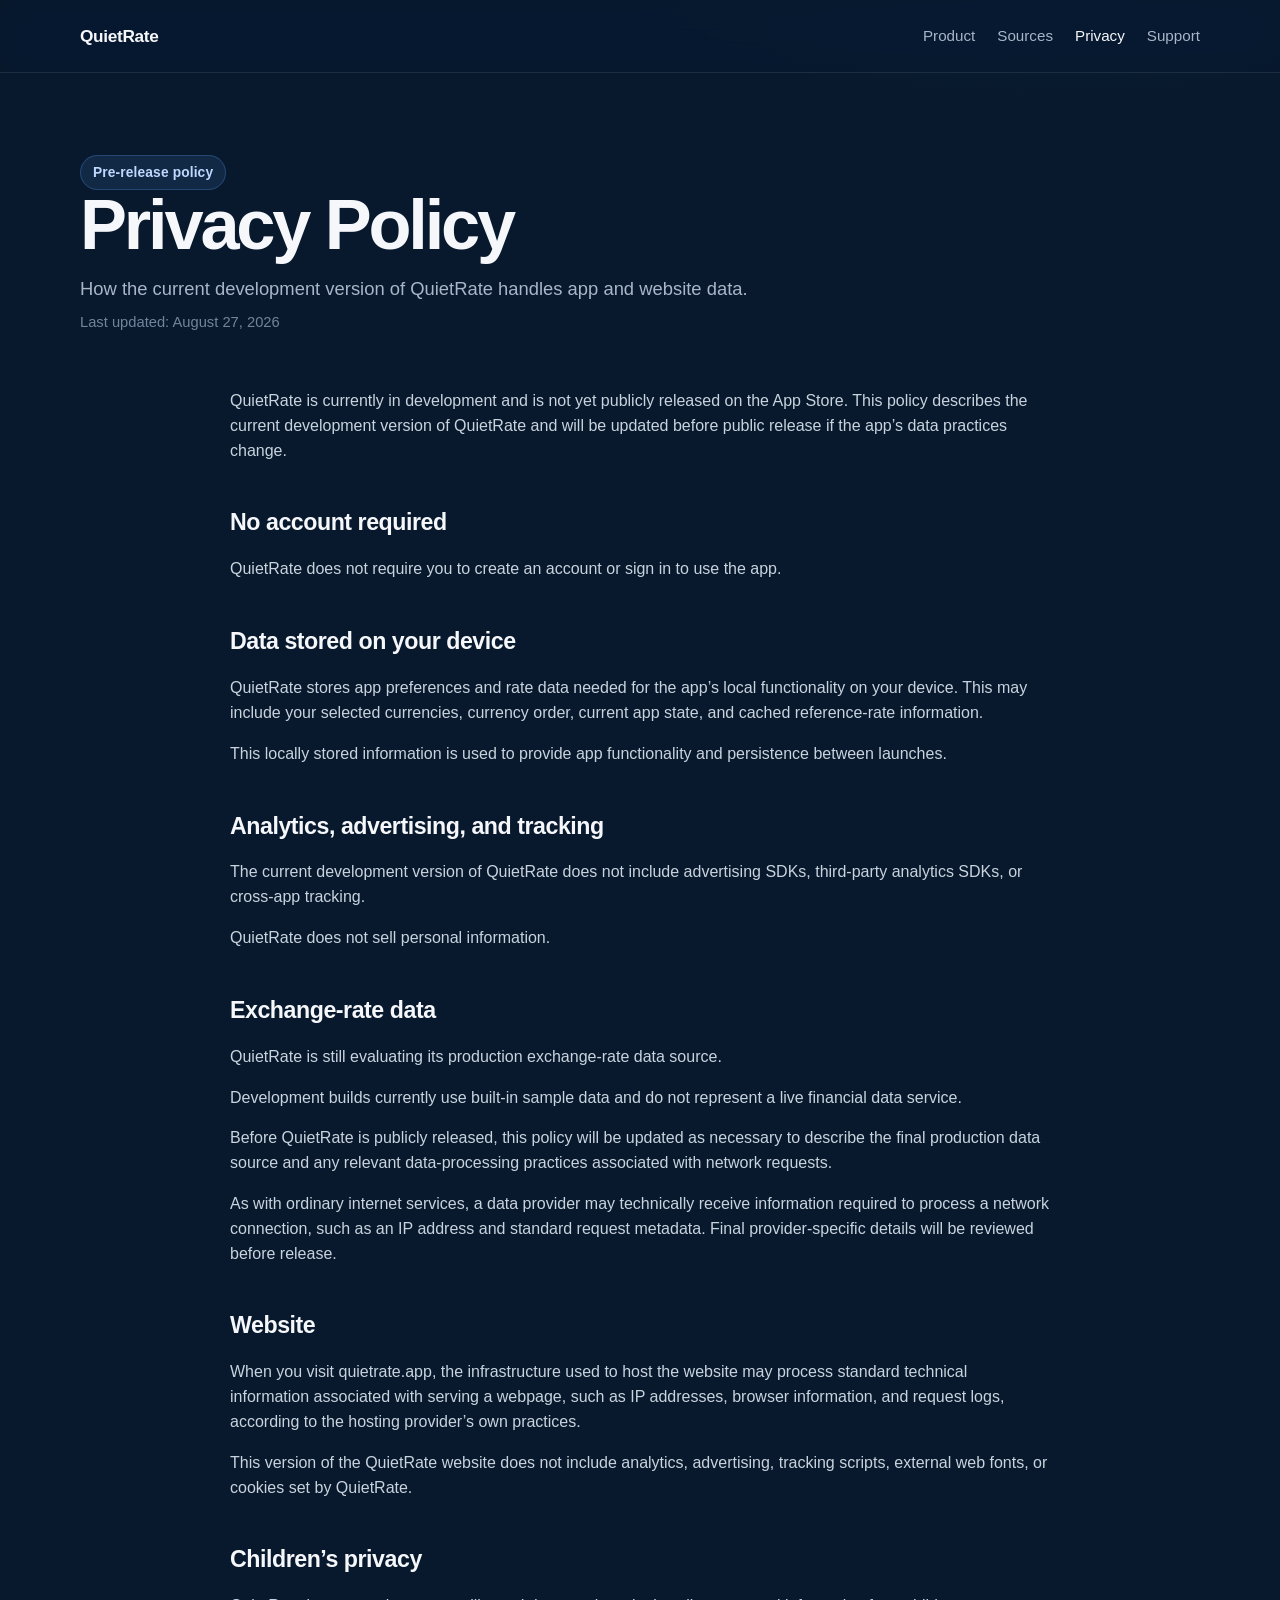
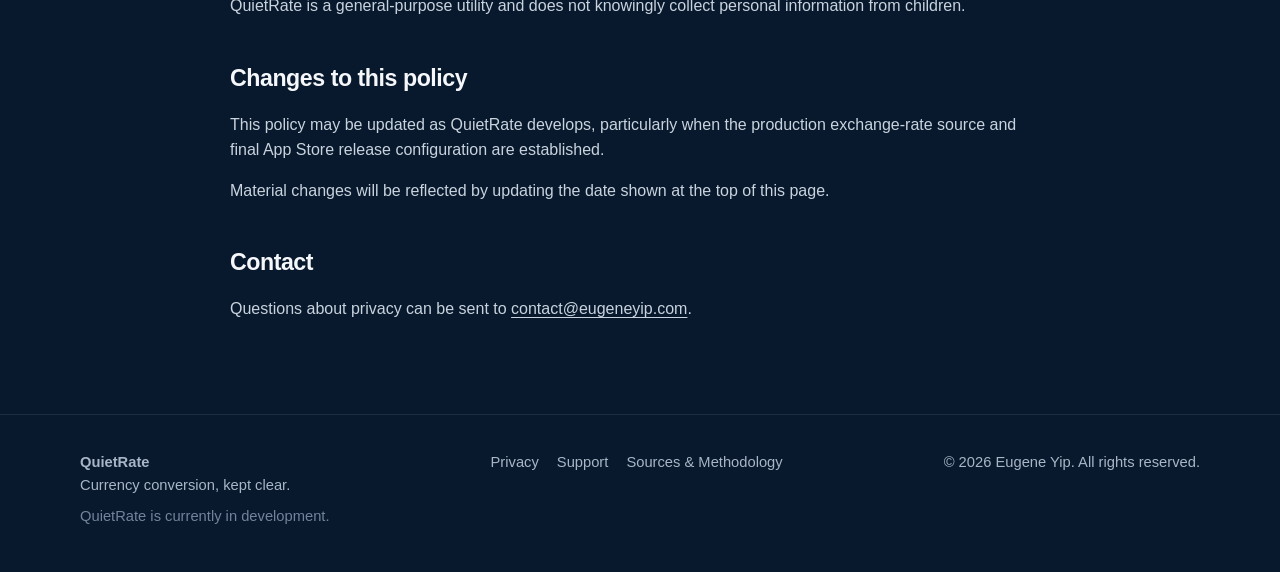
==== privacy/index.html @ d089a279 "Deploy approved QuietRate pre-release static website" ====
<!doctype html>
<html lang="en">
<head>
  <meta charset="utf-8">
  <meta name="viewport" content="width=device-width, initial-scale=1">
  <title>Privacy Policy — QuietRate</title>
  <meta name="description" content="Privacy information for the current development version of QuietRate.">
  <meta name="theme-color" content="#08192D">
  <meta name="color-scheme" content="dark">
  <link rel="canonical" href="https://quietrate.app/privacy/">
  <meta property="og:type" content="website">
  <meta property="og:title" content="Privacy Policy — QuietRate">
  <meta property="og:description" content="Privacy information for the current development version of QuietRate.">
  <meta property="og:url" content="https://quietrate.app/privacy/">
  <link rel="stylesheet" href="/assets/styles.css">
</head>
<body>

<a class="skip-link" href="#main">Skip to content</a>
<header class="site-header">
  <div class="wrap nav">
    <a class="brand" href="/">QuietRate</a>
    <nav aria-label="Primary">
      <ul class="nav-links">
        <li><a href="/">Product</a></li>
        <li><a href="/sources/">Sources</a></li>
        <li><a href="/privacy/" aria-current="page">Privacy</a></li>
        <li><a href="/support/">Support</a></li>
      </ul>
    </nav>
  </div>
</header>

<main id="main">

<section class="page-hero">
  <div class="wrap">
    <span class="eyebrow">Pre-release policy</span>
    <h1>Privacy Policy</h1>
    <p>How the current development version of QuietRate handles app and website data.</p>
    <span class="meta-note">Last updated: August 27, 2026</span>
  </div>
</section>
<section class="wrap prose">
  <p>QuietRate is currently in development and is not yet publicly released on the App Store. This policy describes the current development version of QuietRate and will be updated before public release if the app’s data practices change.</p>

  <h2>No account required</h2>
  <p>QuietRate does not require you to create an account or sign in to use the app.</p>

  <h2>Data stored on your device</h2>
  <p>QuietRate stores app preferences and rate data needed for the app’s local functionality on your device. This may include your selected currencies, currency order, current app state, and cached reference-rate information.</p>
  <p>This locally stored information is used to provide app functionality and persistence between launches.</p>

  <h2>Analytics, advertising, and tracking</h2>
  <p>The current development version of QuietRate does not include advertising SDKs, third-party analytics SDKs, or cross-app tracking.</p>
  <p>QuietRate does not sell personal information.</p>

  <h2>Exchange-rate data</h2>
  <p>QuietRate is still evaluating its production exchange-rate data source.</p>
  <p>Development builds currently use built-in sample data and do not represent a live financial data service.</p>
  <p>Before QuietRate is publicly released, this policy will be updated as necessary to describe the final production data source and any relevant data-processing practices associated with network requests.</p>
  <p>As with ordinary internet services, a data provider may technically receive information required to process a network connection, such as an IP address and standard request metadata. Final provider-specific details will be reviewed before release.</p>

  <h2>Website</h2>
  <p>When you visit quietrate.app, the infrastructure used to host the website may process standard technical information associated with serving a webpage, such as IP addresses, browser information, and request logs, according to the hosting provider’s own practices.</p>
  <p>This version of the QuietRate website does not include analytics, advertising, tracking scripts, external web fonts, or cookies set by QuietRate.</p>

  <h2>Children’s privacy</h2>
  <p>QuietRate is a general-purpose utility and does not knowingly collect personal information from children.</p>

  <h2>Changes to this policy</h2>
  <p>This policy may be updated as QuietRate develops, particularly when the production exchange-rate source and final App Store release configuration are established.</p>
  <p>Material changes will be reflected by updating the date shown at the top of this page.</p>

  <h2>Contact</h2>
  <p>Questions about privacy can be sent to <a href="mailto:contact@eugeneyip.com">contact@eugeneyip.com</a>.</p>
</section>

</main>

<footer class="site-footer">
  <div class="wrap footer-row">
    <div>
      <strong>QuietRate</strong><br>
      Currency conversion, kept clear.<br>
      <span class="meta-note">QuietRate is currently in development.</span>
    </div>
    <div class="footer-links" aria-label="Footer">
      <a href="/privacy/">Privacy</a>
      <a href="/support/">Support</a>
      <a href="/sources/">Sources &amp; Methodology</a>
    </div>
    <div>© 2026 Eugene Yip. All rights reserved.</div>
  </div>
</footer>

</body>
</html>
---- assets/styles.css ----
:root {
  color-scheme: dark;
  --bg: #08192D;
  --bg-elevated: #0D233C;
  --surface: #102B48;
  --surface-soft: #0B2138;
  --text: #F5F7FA;
  --muted: #A8B6C7;
  --subtle: #71849A;
  --accent: #5EA0FF;
  --accent-soft: rgba(94,160,255,.12);
  --border: rgba(255,255,255,.09);
  --warning: #F2A94A;
  --max: 1120px;
  --radius-lg: 28px;
  --radius-md: 18px;
  --shadow: 0 20px 60px rgba(0,0,0,.20);
}

* { box-sizing: border-box; }
html { scroll-behavior: smooth; background: var(--bg); }
body {
  margin: 0;
  font-family: -apple-system, BlinkMacSystemFont, "SF Pro Text", "SF Pro Display", "Helvetica Neue", Arial, sans-serif;
  background:
    radial-gradient(900px 460px at 82% -10%, rgba(94,160,255,.12), transparent 70%),
    var(--bg);
  color: var(--text);
  line-height: 1.55;
  -webkit-font-smoothing: antialiased;
  text-rendering: optimizeLegibility;
}
a { color: inherit; text-underline-offset: .18em; }
a:hover { color: #fff; }

.skip-link {
  position: absolute;
  left: -9999px;
  top: 10px;
  z-index: 100;
  background: #fff;
  color: #000;
  padding: 10px 14px;
  border-radius: 10px;
}
.skip-link:focus { left: 10px; }

.wrap { width: min(calc(100% - 40px), var(--max)); margin: 0 auto; }

.site-header {
  position: sticky;
  top: 0;
  z-index: 20;
  backdrop-filter: saturate(150%) blur(16px);
  -webkit-backdrop-filter: saturate(150%) blur(16px);
  background: rgba(8,25,45,.78);
  border-bottom: 1px solid var(--border);
}
.nav {
  min-height: 72px;
  display: flex;
  align-items: center;
  justify-content: space-between;
  gap: 24px;
}
.brand {
  font-weight: 760;
  letter-spacing: -.02em;
  text-decoration: none;
  font-size: 1.08rem;
}
.nav-links {
  display: flex;
  flex-wrap: wrap;
  gap: 8px 22px;
  list-style: none;
  padding: 0;
  margin: 0;
  color: var(--muted);
  font-size: .95rem;
}
.nav-links a { text-decoration: none; padding: 10px 0; }
.nav-links a[aria-current="page"] { color: var(--text); }

.hero { padding: 112px 0 76px; }
.eyebrow {
  display: inline-flex;
  align-items: center;
  min-height: 34px;
  padding: 6px 12px;
  border: 1px solid rgba(94,160,255,.25);
  background: var(--accent-soft);
  border-radius: 999px;
  color: #BED8FF;
  font-size: .86rem;
  font-weight: 650;
  letter-spacing: .01em;
}
.hero h1 {
  max-width: 850px;
  margin: 24px 0 20px;
  font-size: clamp(3.1rem, 8vw, 6.6rem);
  line-height: .96;
  letter-spacing: -.055em;
  font-weight: 760;
}
.hero .lede {
  max-width: 720px;
  color: var(--muted);
  font-size: clamp(1.16rem, 2.2vw, 1.45rem);
  margin: 0;
}
.actions {
  display: flex;
  flex-wrap: wrap;
  gap: 12px;
  margin-top: 32px;
}
.button {
  display: inline-flex;
  min-height: 48px;
  align-items: center;
  justify-content: center;
  padding: 0 18px;
  border-radius: 14px;
  border: 1px solid var(--border);
  text-decoration: none;
  font-weight: 660;
}
.button.primary { background: var(--accent); color: #04111F; border-color: transparent; }
.button.secondary { background: rgba(255,255,255,.04); color: var(--text); }

.section { padding: 54px 0; }
.section + .section { border-top: 1px solid rgba(255,255,255,.05); }
.section-title {
  max-width: 760px;
  margin-bottom: 28px;
}
.section-title h2 {
  margin: 0 0 10px;
  font-size: clamp(2rem, 4.5vw, 3.2rem);
  line-height: 1.05;
  letter-spacing: -.035em;
}
.section-title p { margin: 0; color: var(--muted); font-size: 1.08rem; }

.grid {
  display: grid;
  grid-template-columns: repeat(2, minmax(0, 1fr));
  gap: 16px;
}
.card {
  background: linear-gradient(180deg, rgba(255,255,255,.028), rgba(255,255,255,.012));
  border: 1px solid var(--border);
  border-radius: var(--radius-lg);
  padding: 28px;
}
.card h3 { margin: 0 0 9px; font-size: 1.2rem; letter-spacing: -.01em; }
.card p { margin: 0; color: var(--muted); }

.notice {
  display: grid;
  gap: 8px;
  padding: 28px;
  border-radius: var(--radius-lg);
  border: 1px solid rgba(242,169,74,.28);
  background: rgba(242,169,74,.06);
}
.notice strong { color: #FFD59C; }
.notice p { margin: 0; color: #D6C2A7; }

.page-hero {
  padding: 82px 0 38px;
}
.page-hero h1 {
  margin: 0 0 14px;
  font-size: clamp(2.55rem, 6vw, 4.4rem);
  line-height: 1;
  letter-spacing: -.045em;
}
.page-hero p {
  max-width: 720px;
  margin: 0;
  color: var(--muted);
  font-size: 1.15rem;
}

.prose {
  max-width: 820px;
  padding-bottom: 76px;
}
.prose h2 {
  margin: 42px 0 10px;
  font-size: 1.45rem;
  letter-spacing: -.02em;
}
.prose p, .prose li { color: #C9D3DE; }
.prose ul { padding-left: 1.25rem; }
.prose code {
  background: rgba(255,255,255,.06);
  border: 1px solid var(--border);
  padding: .08em .38em;
  border-radius: 6px;
}
.meta-note {
  display: inline-block;
  margin-top: 8px;
  color: var(--subtle);
  font-size: .92rem;
}

.definition-grid {
  display: grid;
  grid-template-columns: 180px 1fr;
  gap: 10px 20px;
  padding: 22px 0;
}
.definition-grid dt { color: var(--muted); }
.definition-grid dd { margin: 0; color: var(--text); }

.site-footer {
  border-top: 1px solid var(--border);
  padding: 36px 0 44px;
  color: var(--muted);
  font-size: .92rem;
}
.footer-row {
  display: flex;
  justify-content: space-between;
  gap: 24px;
  flex-wrap: wrap;
}
.footer-links { display: flex; flex-wrap: wrap; gap: 14px 18px; }
.footer-links a { text-decoration: none; }

@media (max-width: 760px) {
  .wrap { width: min(calc(100% - 28px), var(--max)); }
  .site-header { position: static; }
  .nav { align-items: flex-start; flex-direction: column; padding: 18px 0; gap: 6px; }
  .nav-links { gap: 0 18px; }
  .hero { padding: 76px 0 52px; }
  .hero h1 { font-size: clamp(3.05rem, 17vw, 4.8rem); }
  .grid { grid-template-columns: 1fr; }
  .card, .notice { padding: 22px; }
  .definition-grid { grid-template-columns: 1fr; gap: 2px; }
  .definition-grid dd { margin-bottom: 12px; }
}

@media (prefers-reduced-motion: reduce) {
  html { scroll-behavior: auto; }
}
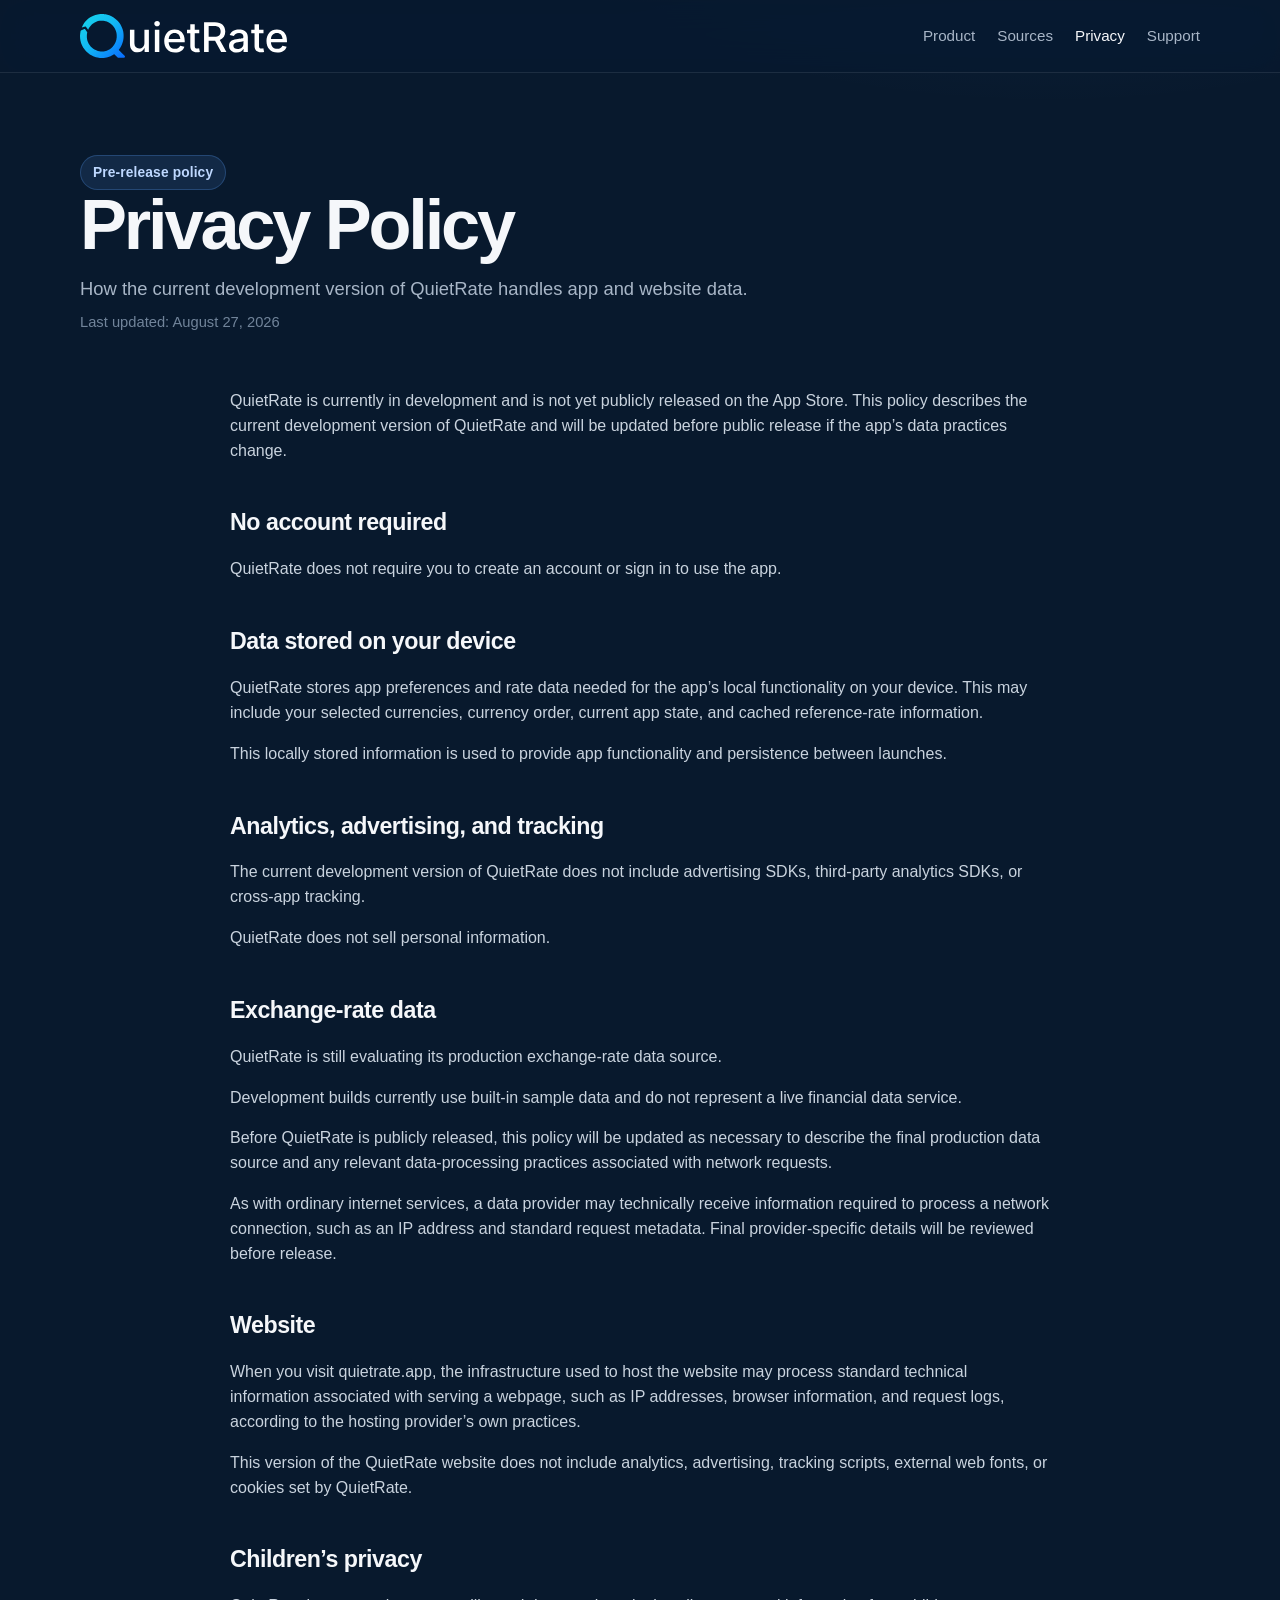
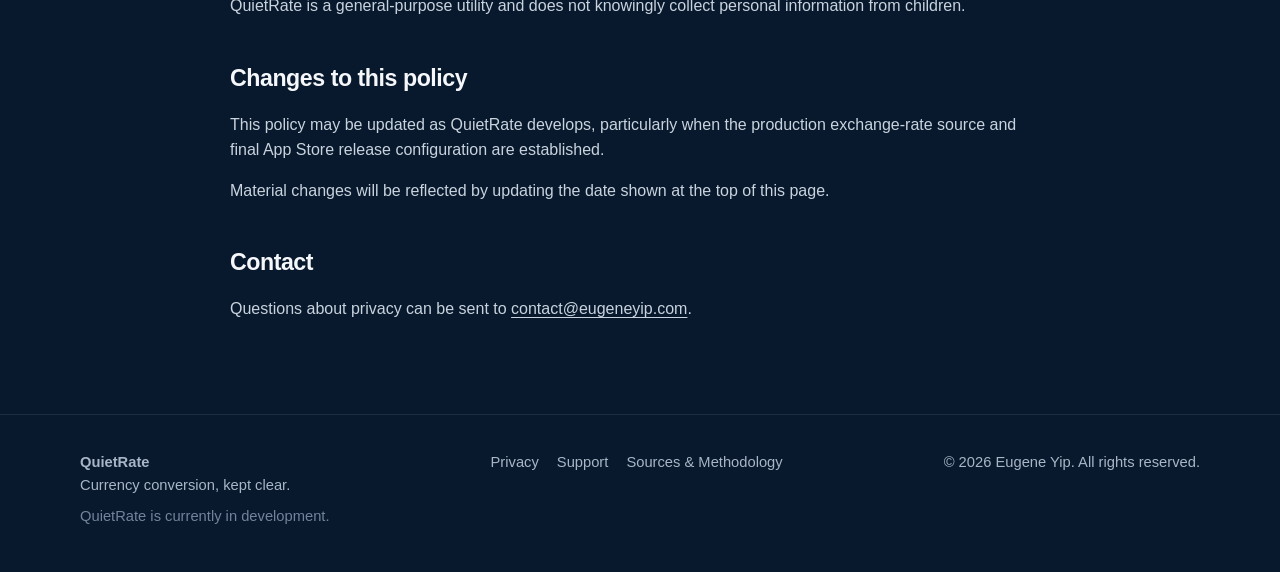
==== commit 0bb57ae3: "Integrate official QuietRate brand lockup and favicon" ====
--- a/privacy/index.html
+++ b/privacy/index.html
@@ -12,6 +12,7 @@
   <meta property="og:title" content="Privacy Policy — QuietRate">
   <meta property="og:description" content="Privacy information for the current development version of QuietRate.">
   <meta property="og:url" content="https://quietrate.app/privacy/">
+  <link rel="icon" href="/favicon.svg" type="image/svg+xml">
   <link rel="stylesheet" href="/assets/styles.css">
 </head>
 <body>
@@ -19,7 +20,7 @@
 <a class="skip-link" href="#main">Skip to content</a>
 <header class="site-header">
   <div class="wrap nav">
-    <a class="brand" href="/">QuietRate</a>
+    <a class="brand" href="/"><img src="/assets/brand/QuietRate-Lockup-Integrated-Dark.svg" alt="QuietRate" width="207" height="44"></a>
     <nav aria-label="Primary">
       <ul class="nav-links">
         <li><a href="/">Product</a></li>
--- a/assets/styles.css
+++ b/assets/styles.css
@@ -64,10 +64,15 @@
   gap: 24px;
 }
 .brand {
-  font-weight: 760;
-  letter-spacing: -.02em;
+  display: inline-flex;
+  align-items: center;
+  flex: 0 0 auto;
   text-decoration: none;
-  font-size: 1.08rem;
+}
+.brand img {
+  display: block;
+  width: clamp(168px, 18vw, 207px);
+  height: auto;
 }
 .nav-links {
   display: flex;
@@ -238,6 +243,7 @@
   .site-header { position: static; }
   .nav { align-items: flex-start; flex-direction: column; padding: 18px 0; gap: 6px; }
   .nav-links { gap: 0 18px; }
+  .brand img { width: 188px; }
   .hero { padding: 76px 0 52px; }
   .hero h1 { font-size: clamp(3.05rem, 17vw, 4.8rem); }
   .grid { grid-template-columns: 1fr; }
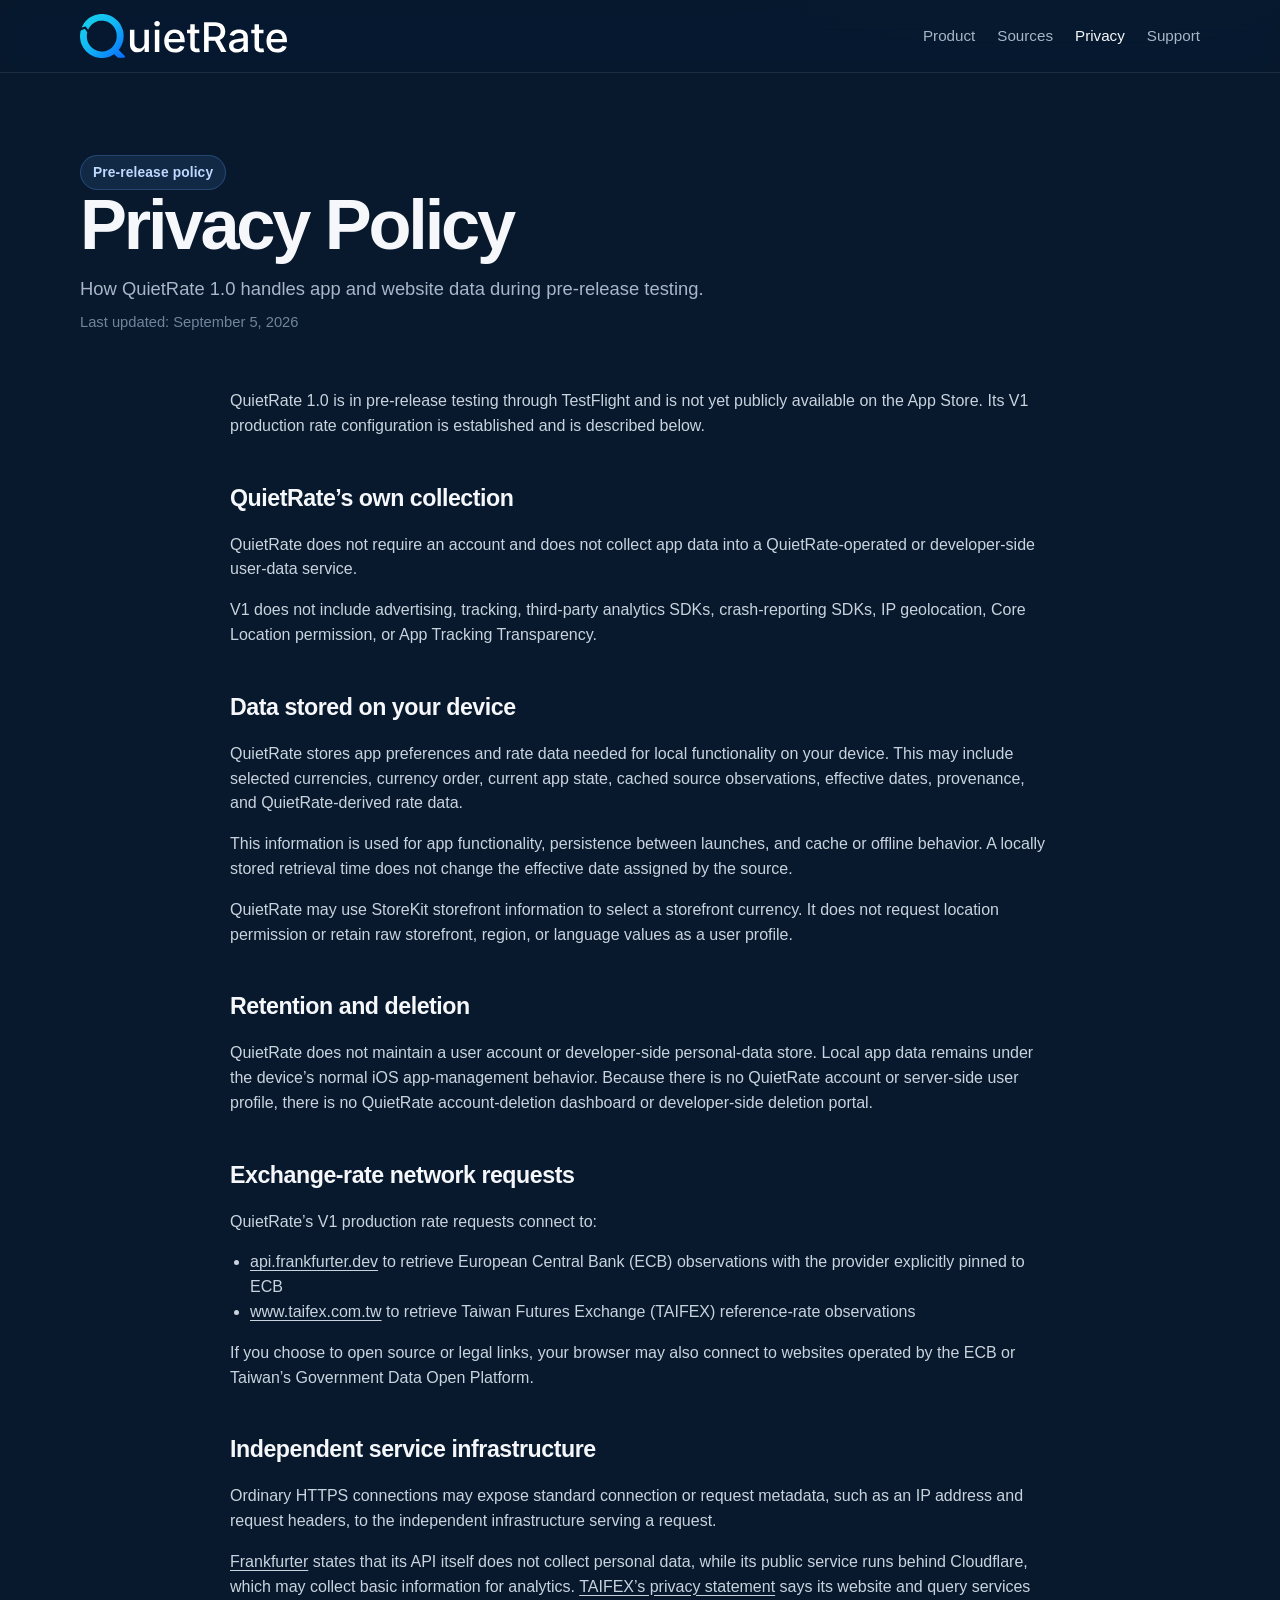
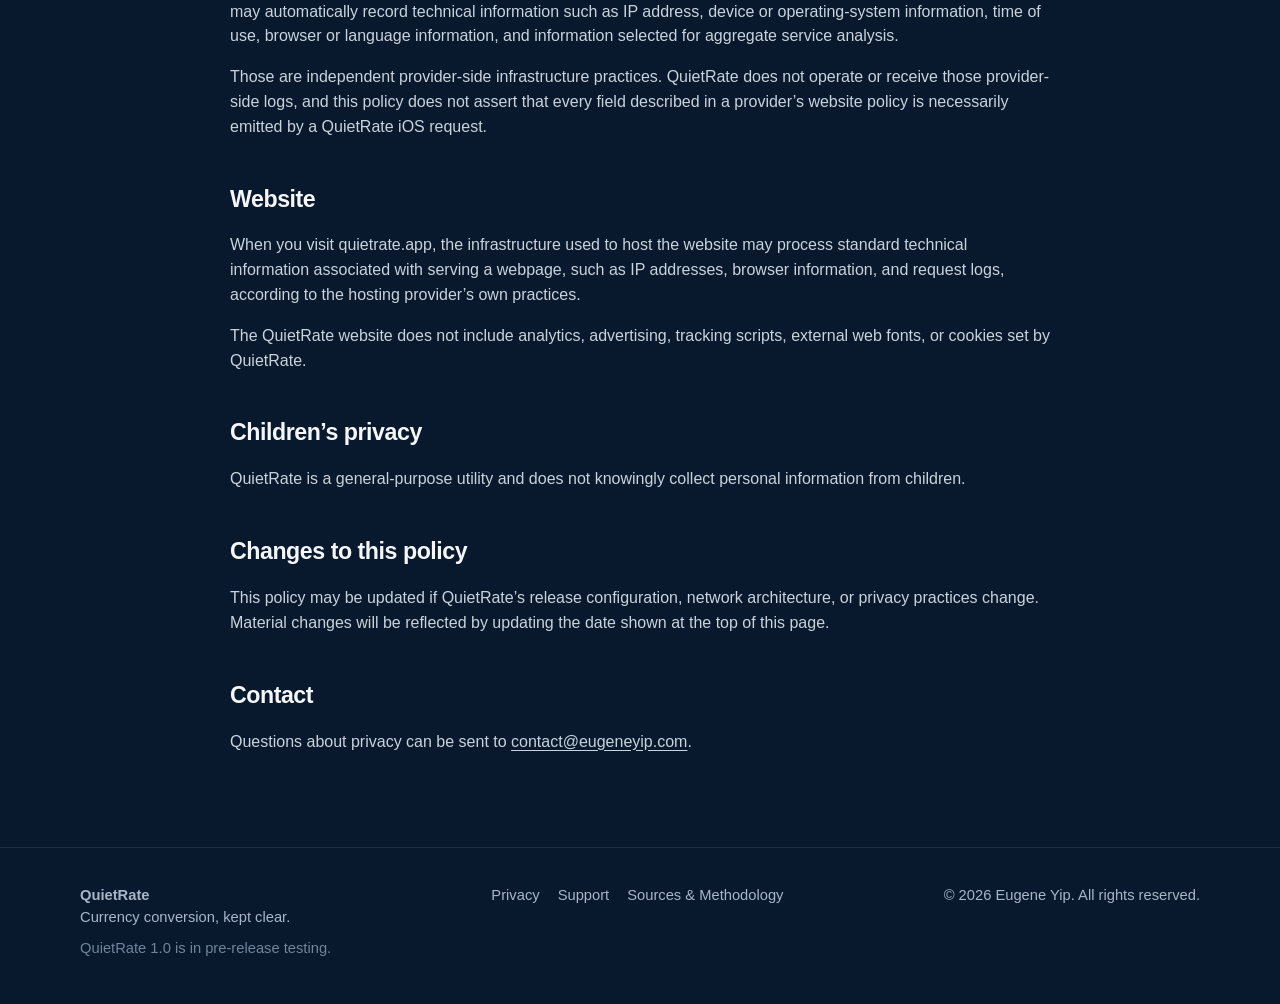
==== commit 4c2247b3: "Synchronize QuietRate V1 production content" ====
--- a/privacy/index.html
+++ b/privacy/index.html
@@ -4,15 +4,19 @@
   <meta charset="utf-8">
   <meta name="viewport" content="width=device-width, initial-scale=1">
   <title>Privacy Policy — QuietRate</title>
-  <meta name="description" content="Privacy information for the current development version of QuietRate.">
+  <meta name="description" content="Privacy information for QuietRate 1.0 during pre-release testing.">
   <meta name="theme-color" content="#08192D">
   <meta name="color-scheme" content="dark">
   <link rel="canonical" href="https://quietrate.app/privacy/">
   <meta property="og:type" content="website">
   <meta property="og:title" content="Privacy Policy — QuietRate">
-  <meta property="og:description" content="Privacy information for the current development version of QuietRate.">
+  <meta property="og:description" content="Privacy information for QuietRate 1.0 during pre-release testing.">
   <meta property="og:url" content="https://quietrate.app/privacy/">
-  <link rel="icon" href="/favicon.svg" type="image/svg+xml">
+<link rel="icon" href="/favicon.svg" type="image/svg+xml">
+<link rel="icon" href="/favicon-48x48.png" type="image/png" sizes="48x48">
+<link rel="icon" href="/favicon-32x32.png" type="image/png" sizes="32x32">
+<link rel="icon" href="/favicon-16x16.png" type="image/png" sizes="16x16">
+<link rel="apple-touch-icon" href="/apple-touch-icon.png" sizes="180x180">
   <link rel="stylesheet" href="/assets/styles.css">
 </head>
 <body>
@@ -38,40 +42,47 @@
   <div class="wrap">
     <span class="eyebrow">Pre-release policy</span>
     <h1>Privacy Policy</h1>
-    <p>How the current development version of QuietRate handles app and website data.</p>
-    <span class="meta-note">Last updated: August 27, 2026</span>
+    <p>How QuietRate 1.0 handles app and website data during pre-release testing.</p>
+    <span class="meta-note">Last updated: September 5, 2026</span>
   </div>
 </section>
 <section class="wrap prose">
-  <p>QuietRate is currently in development and is not yet publicly released on the App Store. This policy describes the current development version of QuietRate and will be updated before public release if the app’s data practices change.</p>
+  <p>QuietRate 1.0 is in pre-release testing through TestFlight and is not yet publicly available on the App Store. Its V1 production rate configuration is established and is described below.</p>
 
-  <h2>No account required</h2>
-  <p>QuietRate does not require you to create an account or sign in to use the app.</p>
+  <h2>QuietRate’s own collection</h2>
+  <p>QuietRate does not require an account and does not collect app data into a QuietRate-operated or developer-side user-data service.</p>
+  <p>V1 does not include advertising, tracking, third-party analytics SDKs, crash-reporting SDKs, IP geolocation, Core Location permission, or App Tracking Transparency.</p>
 
   <h2>Data stored on your device</h2>
-  <p>QuietRate stores app preferences and rate data needed for the app’s local functionality on your device. This may include your selected currencies, currency order, current app state, and cached reference-rate information.</p>
-  <p>This locally stored information is used to provide app functionality and persistence between launches.</p>
+  <p>QuietRate stores app preferences and rate data needed for local functionality on your device. This may include selected currencies, currency order, current app state, cached source observations, effective dates, provenance, and QuietRate-derived rate data.</p>
+  <p>This information is used for app functionality, persistence between launches, and cache or offline behavior. A locally stored retrieval time does not change the effective date assigned by the source.</p>
+  <p>QuietRate may use StoreKit storefront information to select a storefront currency. It does not request location permission or retain raw storefront, region, or language values as a user profile.</p>
 
-  <h2>Analytics, advertising, and tracking</h2>
-  <p>The current development version of QuietRate does not include advertising SDKs, third-party analytics SDKs, or cross-app tracking.</p>
-  <p>QuietRate does not sell personal information.</p>
+  <h2>Retention and deletion</h2>
+  <p>QuietRate does not maintain a user account or developer-side personal-data store. Local app data remains under the device’s normal iOS app-management behavior. Because there is no QuietRate account or server-side user profile, there is no QuietRate account-deletion dashboard or developer-side deletion portal.</p>
 
-  <h2>Exchange-rate data</h2>
-  <p>QuietRate is still evaluating its production exchange-rate data source.</p>
-  <p>Development builds currently use built-in sample data and do not represent a live financial data service.</p>
-  <p>Before QuietRate is publicly released, this policy will be updated as necessary to describe the final production data source and any relevant data-processing practices associated with network requests.</p>
-  <p>As with ordinary internet services, a data provider may technically receive information required to process a network connection, such as an IP address and standard request metadata. Final provider-specific details will be reviewed before release.</p>
+  <h2>Exchange-rate network requests</h2>
+  <p>QuietRate’s V1 production rate requests connect to:</p>
+  <ul>
+    <li><a href="https://api.frankfurter.dev">api.frankfurter.dev</a> to retrieve European Central Bank (ECB) observations with the provider explicitly pinned to ECB</li>
+    <li><a href="https://www.taifex.com.tw">www.taifex.com.tw</a> to retrieve Taiwan Futures Exchange (TAIFEX) reference-rate observations</li>
+  </ul>
+  <p>If you choose to open source or legal links, your browser may also connect to websites operated by the ECB or Taiwan’s Government Data Open Platform.</p>
+
+  <h2>Independent service infrastructure</h2>
+  <p>Ordinary HTTPS connections may expose standard connection or request metadata, such as an IP address and request headers, to the independent infrastructure serving a request.</p>
+  <p><a href="https://frankfurter.dev/">Frankfurter</a> states that its API itself does not collect personal data, while its public service runs behind Cloudflare, which may collect basic information for analytics. <a href="https://www.taifex.com.tw/enl/eduEng/privacy">TAIFEX’s privacy statement</a> says its website and query services may automatically record technical information such as IP address, device or operating-system information, time of use, browser or language information, and information selected for aggregate service analysis.</p>
+  <p>Those are independent provider-side infrastructure practices. QuietRate does not operate or receive those provider-side logs, and this policy does not assert that every field described in a provider’s website policy is necessarily emitted by a QuietRate iOS request.</p>
 
   <h2>Website</h2>
   <p>When you visit quietrate.app, the infrastructure used to host the website may process standard technical information associated with serving a webpage, such as IP addresses, browser information, and request logs, according to the hosting provider’s own practices.</p>
-  <p>This version of the QuietRate website does not include analytics, advertising, tracking scripts, external web fonts, or cookies set by QuietRate.</p>
+  <p>The QuietRate website does not include analytics, advertising, tracking scripts, external web fonts, or cookies set by QuietRate.</p>
 
   <h2>Children’s privacy</h2>
   <p>QuietRate is a general-purpose utility and does not knowingly collect personal information from children.</p>
 
   <h2>Changes to this policy</h2>
-  <p>This policy may be updated as QuietRate develops, particularly when the production exchange-rate source and final App Store release configuration are established.</p>
-  <p>Material changes will be reflected by updating the date shown at the top of this page.</p>
+  <p>This policy may be updated if QuietRate’s release configuration, network architecture, or privacy practices change. Material changes will be reflected by updating the date shown at the top of this page.</p>
 
   <h2>Contact</h2>
   <p>Questions about privacy can be sent to <a href="mailto:contact@eugeneyip.com">contact@eugeneyip.com</a>.</p>
@@ -84,7 +95,7 @@
     <div>
       <strong>QuietRate</strong><br>
       Currency conversion, kept clear.<br>
-      <span class="meta-note">QuietRate is currently in development.</span>
+      <span class="meta-note">QuietRate 1.0 is in pre-release testing.</span>
     </div>
     <div class="footer-links" aria-label="Footer">
       <a href="/privacy/">Privacy</a>
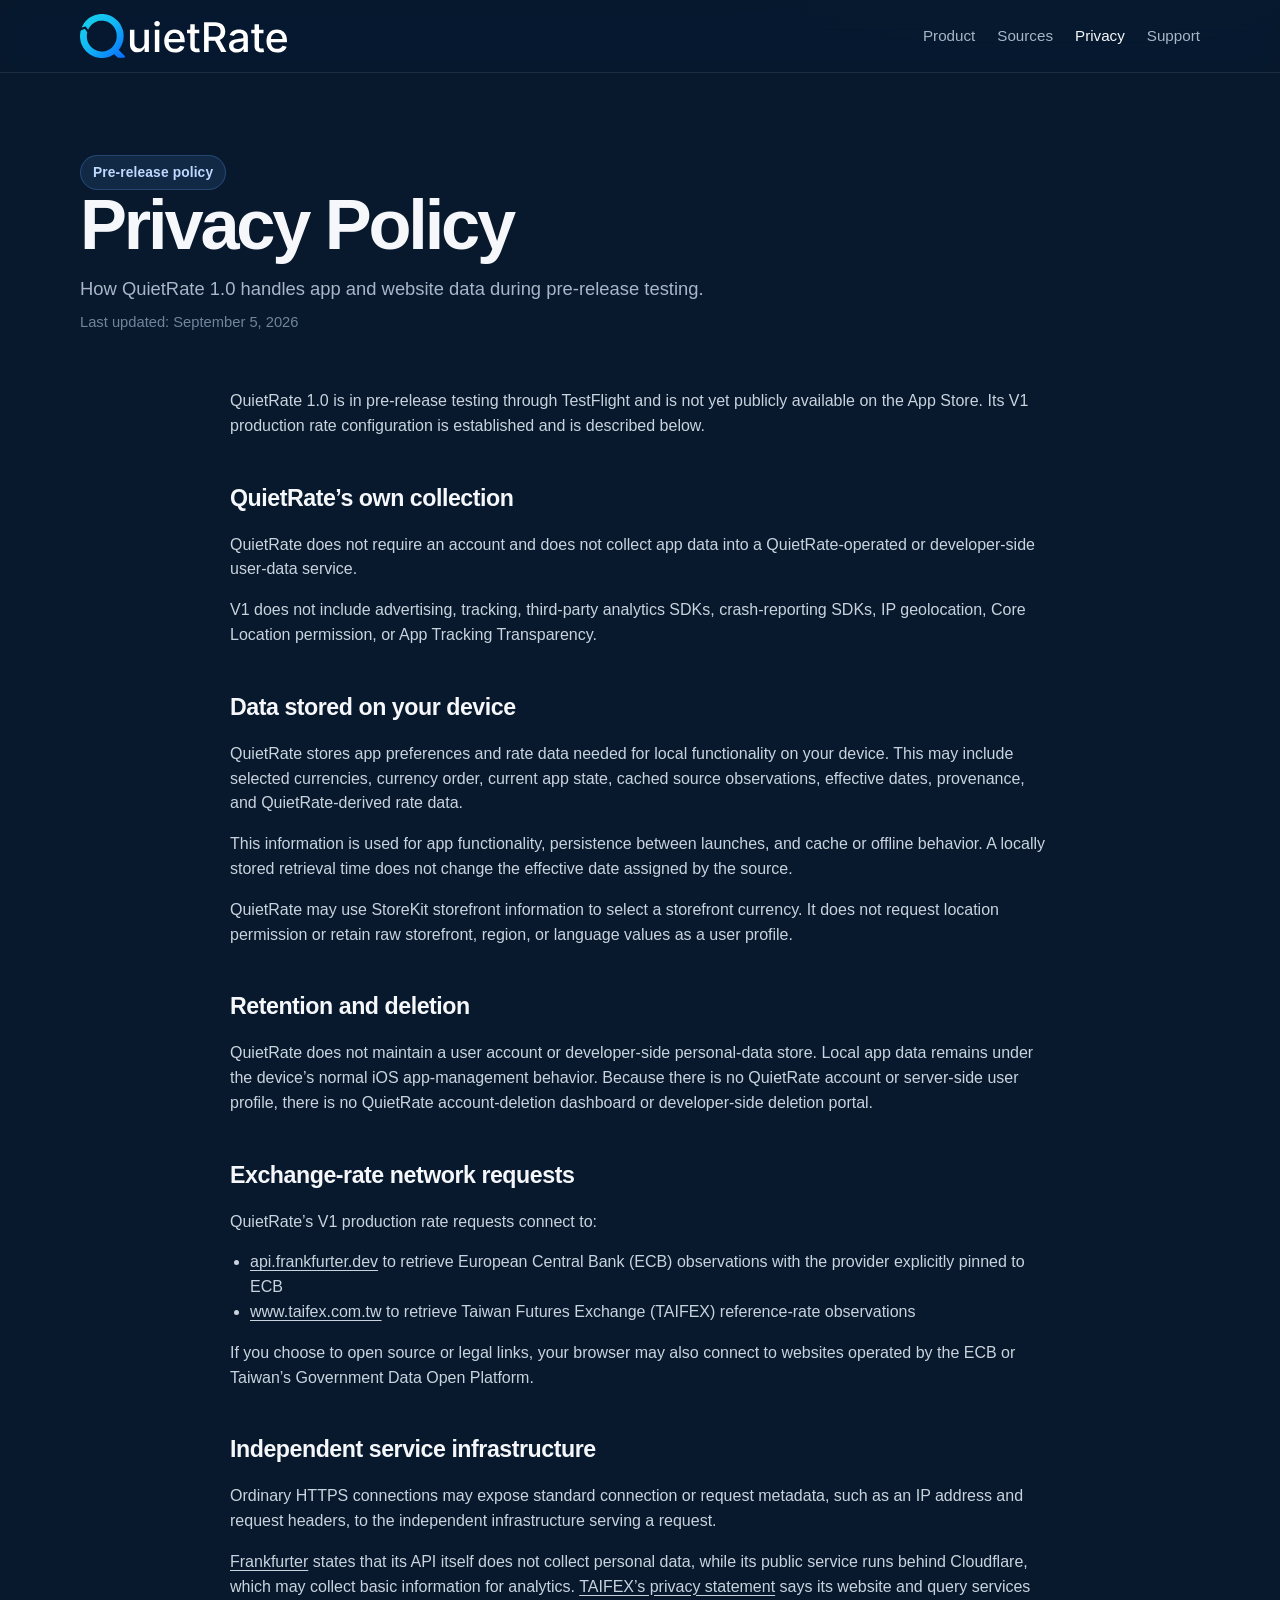
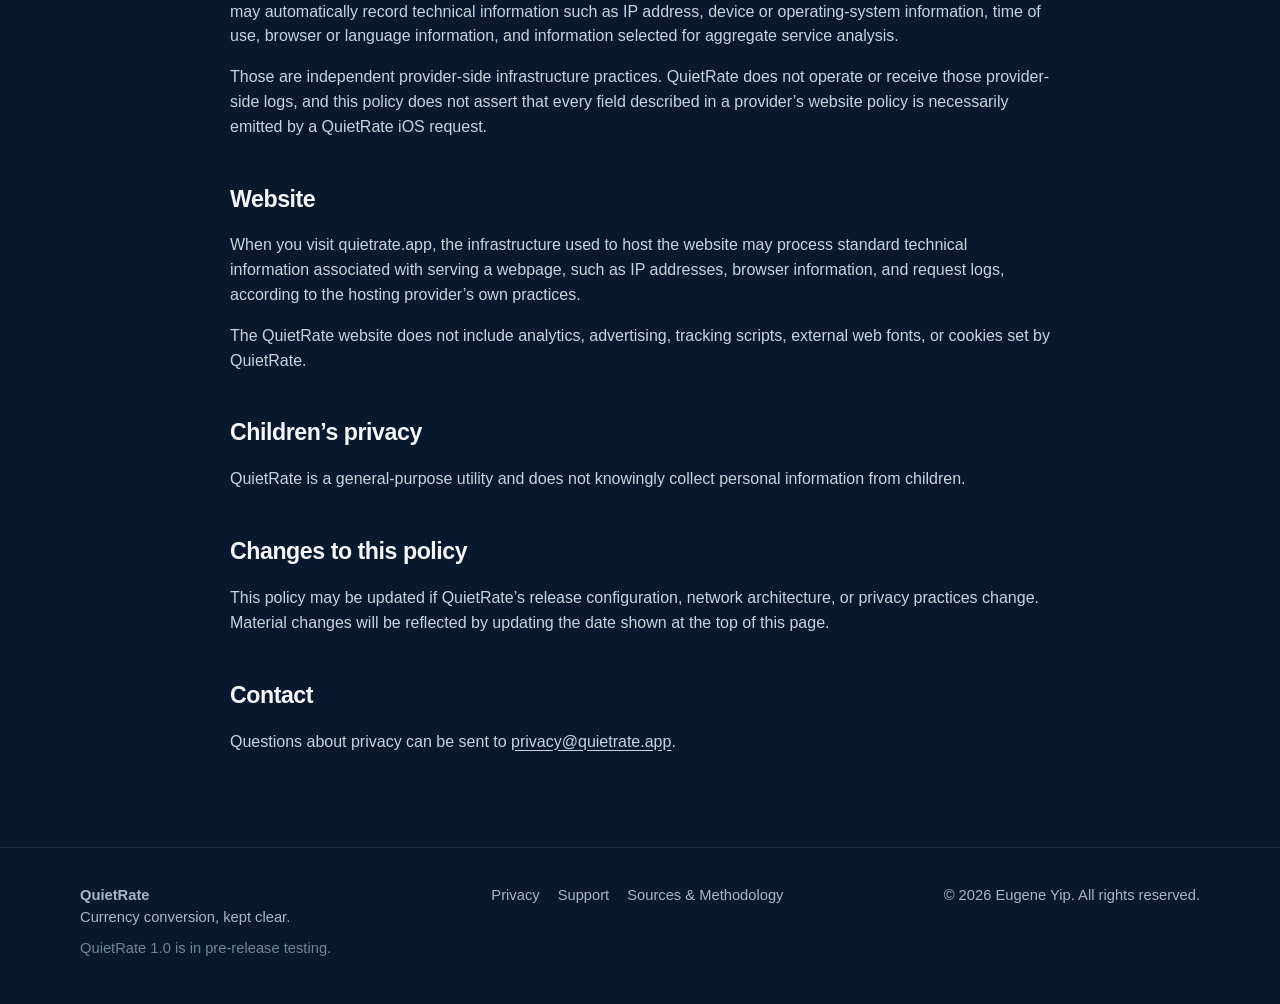
==== commit e1a3af59: "Use QuietRate domain emails on website" ====
--- a/privacy/index.html
+++ b/privacy/index.html
@@ -85,7 +85,7 @@
   <p>This policy may be updated if QuietRate’s release configuration, network architecture, or privacy practices change. Material changes will be reflected by updating the date shown at the top of this page.</p>
 
   <h2>Contact</h2>
-  <p>Questions about privacy can be sent to <a href="mailto:contact@eugeneyip.com">contact@eugeneyip.com</a>.</p>
+  <p>Questions about privacy can be sent to <a href="mailto:privacy@quietrate.app">privacy@quietrate.app</a>.</p>
 </section>
 
 </main>
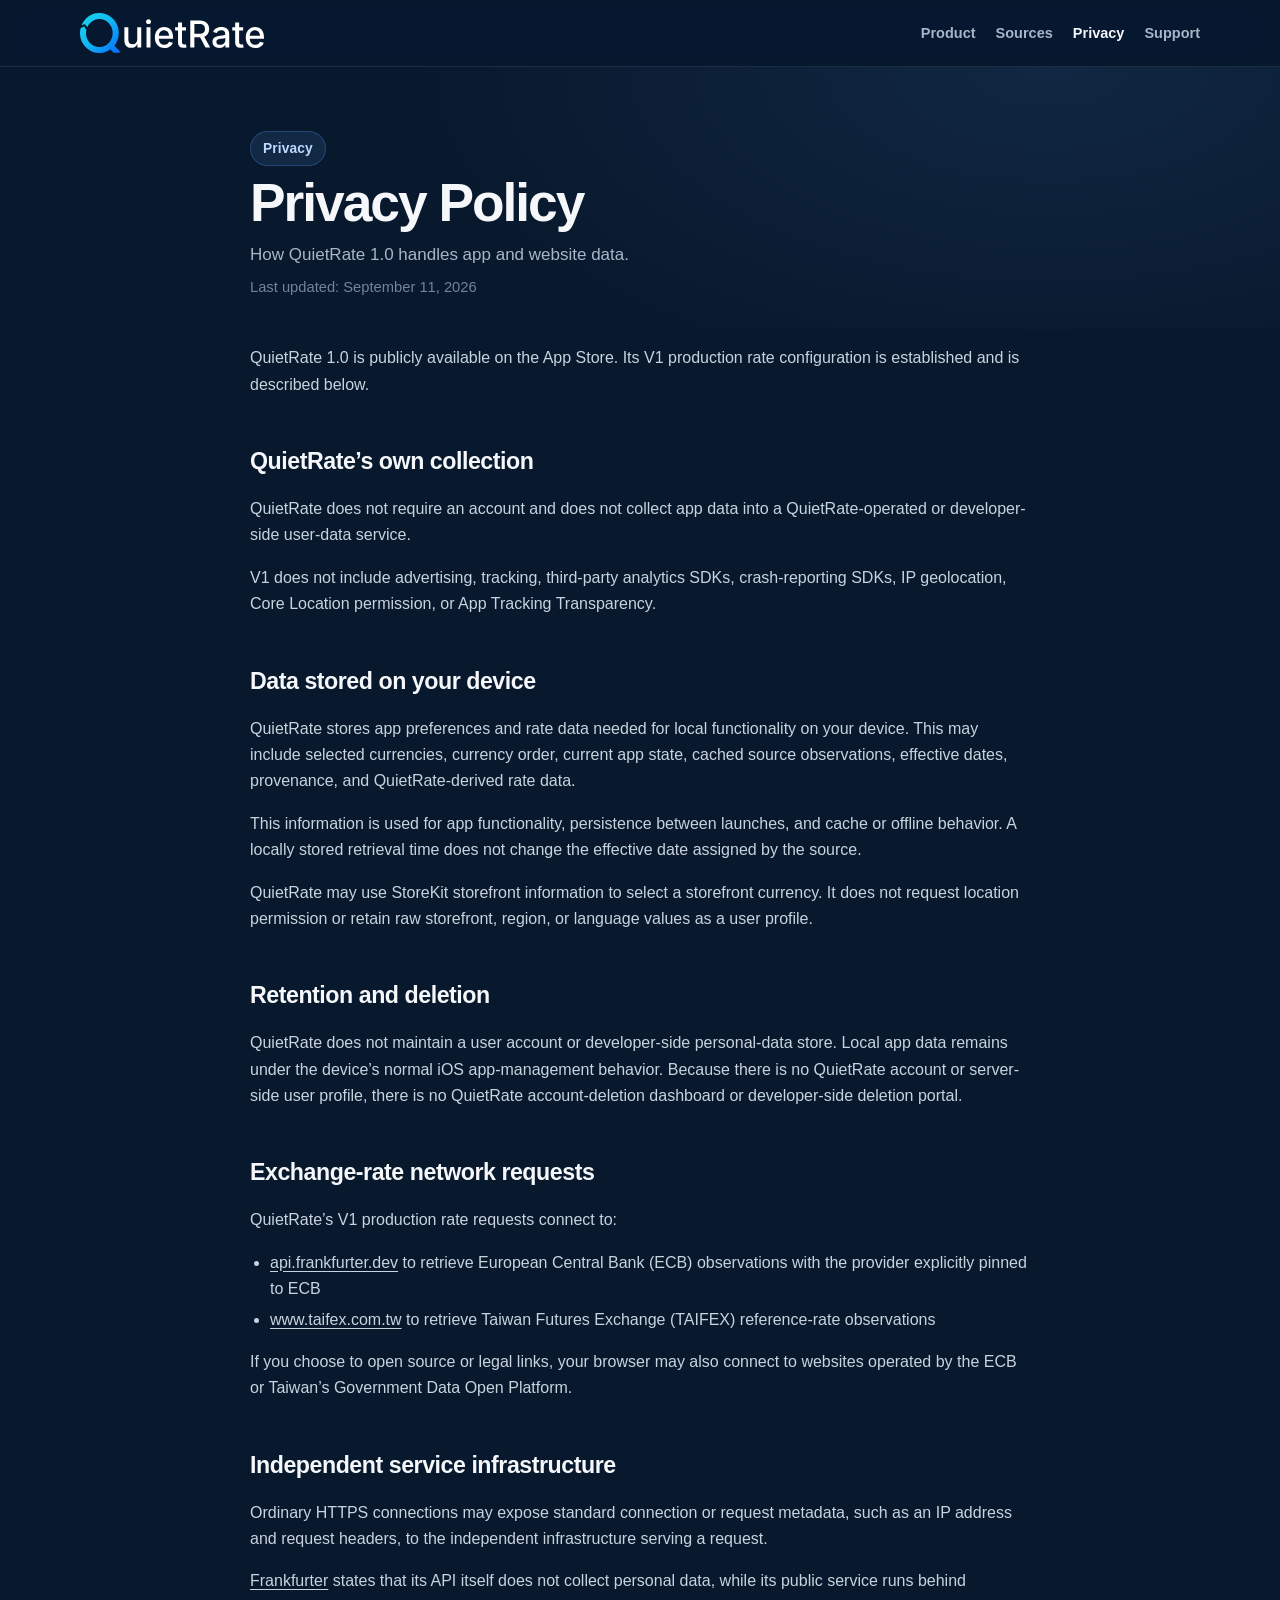
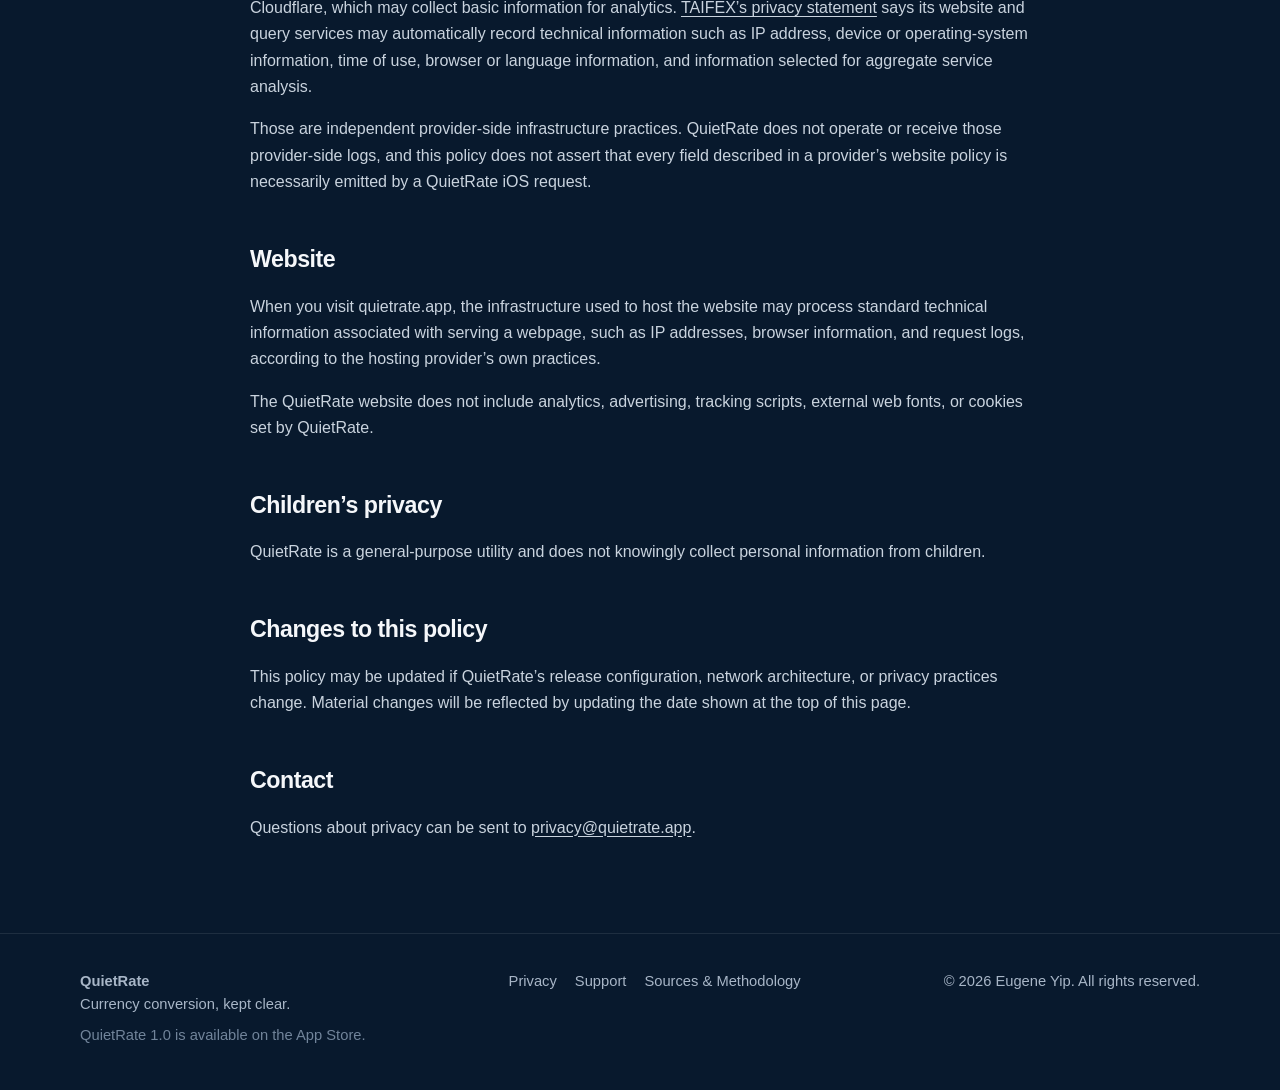
==== commit 3f73d03e: "Sync website for public App Store release" ====
--- a/privacy/index.html
+++ b/privacy/index.html
@@ -4,13 +4,13 @@
   <meta charset="utf-8">
   <meta name="viewport" content="width=device-width, initial-scale=1">
   <title>Privacy Policy — QuietRate</title>
-  <meta name="description" content="Privacy information for QuietRate 1.0 during pre-release testing.">
+  <meta name="description" content="Privacy information for QuietRate 1.0.">
   <meta name="theme-color" content="#08192D">
   <meta name="color-scheme" content="dark">
   <link rel="canonical" href="https://quietrate.app/privacy/">
   <meta property="og:type" content="website">
   <meta property="og:title" content="Privacy Policy — QuietRate">
-  <meta property="og:description" content="Privacy information for QuietRate 1.0 during pre-release testing.">
+  <meta property="og:description" content="Privacy information for QuietRate 1.0.">
   <meta property="og:url" content="https://quietrate.app/privacy/">
 <link rel="icon" href="/favicon.svg" type="image/svg+xml">
 <link rel="icon" href="/favicon-48x48.png" type="image/png" sizes="48x48">
@@ -40,14 +40,14 @@
 
 <section class="page-hero">
   <div class="wrap">
-    <span class="eyebrow">Pre-release policy</span>
+    <span class="eyebrow">Privacy</span>
     <h1>Privacy Policy</h1>
-    <p>How QuietRate 1.0 handles app and website data during pre-release testing.</p>
-    <span class="meta-note">Last updated: September 5, 2026</span>
+    <p>How QuietRate 1.0 handles app and website data.</p>
+    <span class="meta-note">Last updated: September 11, 2026</span>
   </div>
 </section>
 <section class="wrap prose">
-  <p>QuietRate 1.0 is in pre-release testing through TestFlight and is not yet publicly available on the App Store. Its V1 production rate configuration is established and is described below.</p>
+  <p>QuietRate 1.0 is publicly available on the App Store. Its V1 production rate configuration is established and is described below.</p>
 
   <h2>QuietRate’s own collection</h2>
   <p>QuietRate does not require an account and does not collect app data into a QuietRate-operated or developer-side user-data service.</p>
@@ -95,7 +95,7 @@
     <div>
       <strong>QuietRate</strong><br>
       Currency conversion, kept clear.<br>
-      <span class="meta-note">QuietRate 1.0 is in pre-release testing.</span>
+      <span class="meta-note">QuietRate 1.0 is available on the App Store.</span>
     </div>
     <div class="footer-links" aria-label="Footer">
       <a href="/privacy/">Privacy</a>
--- a/assets/styles.css
+++ b/assets/styles.css
@@ -12,7 +12,9 @@
   --border: rgba(255,255,255,.09);
   --warning: #F2A94A;
   --max: 1120px;
-  --radius-lg: 28px;
+  --page: 820px;
+  --reading: 780px;
+  --radius-lg: 24px;
   --radius-md: 18px;
   --shadow: 0 20px 60px rgba(0,0,0,.20);
 }
@@ -22,9 +24,7 @@
 body {
   margin: 0;
   font-family: -apple-system, BlinkMacSystemFont, "SF Pro Text", "SF Pro Display", "Helvetica Neue", Arial, sans-serif;
-  background:
-    radial-gradient(900px 460px at 82% -10%, rgba(94,160,255,.12), transparent 70%),
-    var(--bg);
+  background: var(--bg);
   color: var(--text);
   line-height: 1.55;
   -webkit-font-smoothing: antialiased;
@@ -32,6 +32,11 @@
 }
 a { color: inherit; text-underline-offset: .18em; }
 a:hover { color: #fff; }
+a:focus-visible {
+  outline: 3px solid #B8D6FF;
+  outline-offset: 4px;
+  border-radius: 6px;
+}
 
 .skip-link {
   position: absolute;
@@ -57,7 +62,7 @@
   border-bottom: 1px solid var(--border);
 }
 .nav {
-  min-height: 72px;
+  min-height: 66px;
   display: flex;
   align-items: center;
   justify-content: space-between;
@@ -71,23 +76,27 @@
 }
 .brand img {
   display: block;
-  width: clamp(168px, 18vw, 207px);
+  width: 184px;
   height: auto;
 }
 .nav-links {
   display: flex;
   flex-wrap: wrap;
-  gap: 8px 22px;
+  gap: 8px 20px;
   list-style: none;
   padding: 0;
   margin: 0;
   color: var(--muted);
-  font-size: .95rem;
+  font-size: 14.5px;
+  font-weight: 550;
 }
 .nav-links a { text-decoration: none; padding: 10px 0; }
 .nav-links a[aria-current="page"] { color: var(--text); }
 
-.hero { padding: 112px 0 76px; }
+.hero {
+  padding: 92px 0 70px;
+  background: radial-gradient(900px 460px at 82% 0%, rgba(94,160,255,.12), transparent 72%);
+}
 .eyebrow {
   display: inline-flex;
   align-items: center;
@@ -102,24 +111,25 @@
   letter-spacing: .01em;
 }
 .hero h1 {
-  max-width: 850px;
-  margin: 24px 0 20px;
-  font-size: clamp(3.1rem, 8vw, 6.6rem);
-  line-height: .96;
-  letter-spacing: -.055em;
+  max-width: 820px;
+  margin: 22px 0 18px;
+  font-size: 80px;
+  line-height: .98;
+  letter-spacing: -.047em;
   font-weight: 760;
 }
 .hero .lede {
-  max-width: 720px;
+  max-width: 650px;
   color: var(--muted);
-  font-size: clamp(1.16rem, 2.2vw, 1.45rem);
+  font-size: 20px;
+  line-height: 1.52;
   margin: 0;
 }
 .actions {
   display: flex;
   flex-wrap: wrap;
   gap: 12px;
-  margin-top: 32px;
+  margin-top: 28px;
 }
 .button {
   display: inline-flex;
@@ -135,33 +145,76 @@
 .button.primary { background: var(--accent); color: #04111F; border-color: transparent; }
 .button.secondary { background: rgba(255,255,255,.04); color: var(--text); }
 
-.section { padding: 54px 0; }
+@media (hover: hover) {
+  .button.primary:hover { background: #78B0FF; color: #04111F; }
+  .button.secondary:hover {
+    background: rgba(255,255,255,.075);
+    border-color: rgba(255,255,255,.16);
+    color: var(--text);
+  }
+}
+
+.section { padding: 72px 0; }
 .section + .section { border-top: 1px solid rgba(255,255,255,.05); }
 .section-title {
   max-width: 760px;
-  margin-bottom: 28px;
+  margin-bottom: 30px;
 }
 .section-title h2 {
-  margin: 0 0 10px;
-  font-size: clamp(2rem, 4.5vw, 3.2rem);
+  margin: 0 0 12px;
+  font-size: 42px;
   line-height: 1.05;
   letter-spacing: -.035em;
 }
-.section-title p { margin: 0; color: var(--muted); font-size: 1.08rem; }
-
-.grid {
-  display: grid;
-  grid-template-columns: repeat(2, minmax(0, 1fr));
-  gap: 16px;
-}
+.section-title p { margin: 0; color: var(--muted); font-size: 17px; }
+
 .card {
-  background: linear-gradient(180deg, rgba(255,255,255,.028), rgba(255,255,255,.012));
+  background: linear-gradient(180deg, rgba(255,255,255,.032), rgba(255,255,255,.014));
   border: 1px solid var(--border);
   border-radius: var(--radius-lg);
   padding: 28px;
 }
-.card h3 { margin: 0 0 9px; font-size: 1.2rem; letter-spacing: -.01em; }
+.card h3 { margin: 0 0 9px; font-size: 20px; letter-spacing: -.01em; }
 .card p { margin: 0; color: var(--muted); }
+
+.feature-lead-grid {
+  display: grid;
+  grid-template-columns: 1.65fr 1fr;
+  gap: 16px;
+}
+.feature-lead {
+  min-height: 230px;
+  display: flex;
+  flex-direction: column;
+  justify-content: flex-end;
+  padding: 34px;
+}
+.feature-lead h3 {
+  max-width: 360px;
+  font-size: 30px;
+  letter-spacing: -.025em;
+}
+.feature-lead p { max-width: 560px; font-size: 17px; }
+.feature-context-grid {
+  display: grid;
+  grid-template-columns: 1fr 1fr;
+  gap: 16px;
+  margin-top: 16px;
+}
+.feature-principles {
+  display: grid;
+  grid-template-columns: 1fr 1fr;
+  margin-top: 18px;
+  border-top: 1px solid var(--border);
+  border-bottom: 1px solid var(--border);
+}
+.feature-principle { padding: 26px 28px 26px 0; }
+.feature-principle + .feature-principle {
+  border-left: 1px solid var(--border);
+  padding: 26px 0 26px 28px;
+}
+.feature-principle h3 { margin: 0 0 8px; font-size: 18px; letter-spacing: -.01em; }
+.feature-principle p { margin: 0; color: var(--muted); }
 
 .notice {
   display: grid;
@@ -173,34 +226,50 @@
 }
 .notice strong { color: #FFD59C; }
 .notice p { margin: 0; color: #D6C2A7; }
+.notice.source-summary {
+  border-color: rgba(94,160,255,.26);
+  background: rgba(94,160,255,.075);
+}
+.notice.source-summary > strong { color: #BED8FF; }
+.notice.source-summary > p { color: #C9D8E8; }
 
 .page-hero {
-  padding: 82px 0 38px;
-}
+  padding: 64px 0 30px;
+  background: radial-gradient(900px 460px at 82% 0%, rgba(94,160,255,.10), transparent 72%);
+}
+.page-hero .wrap { max-width: var(--reading); }
+.page-hero-wide .wrap { max-width: var(--page); }
 .page-hero h1 {
-  margin: 0 0 14px;
-  font-size: clamp(2.55rem, 6vw, 4.4rem);
-  line-height: 1;
-  letter-spacing: -.045em;
+  max-width: 760px;
+  margin: 10px 0 11px;
+  font-size: 56px;
+  line-height: 1.02;
+  letter-spacing: -.038em;
 }
 .page-hero p {
-  max-width: 720px;
+  max-width: 640px;
   margin: 0;
   color: var(--muted);
-  font-size: 1.15rem;
+  font-size: 17px;
+  line-height: 1.52;
 }
 
 .prose {
-  max-width: 820px;
+  max-width: var(--reading);
   padding-bottom: 76px;
 }
+.prose-wide { max-width: var(--page); }
 .prose h2 {
-  margin: 42px 0 10px;
+  margin: 46px 0 10px;
   font-size: 1.45rem;
   letter-spacing: -.02em;
 }
-.prose p, .prose li { color: #C9D3DE; }
+.prose p, .prose li {
+  color: #C9D3DE;
+  line-height: 1.65;
+}
 .prose ul { padding-left: 1.25rem; }
+.prose li + li { margin-top: 4px; }
 .prose code {
   background: rgba(255,255,255,.06);
   border: 1px solid var(--border);
@@ -223,6 +292,156 @@
 .definition-grid dt { color: var(--muted); }
 .definition-grid dd { margin: 0; color: var(--text); }
 
+.source-model {
+  margin-top: 18px;
+  padding-top: 18px;
+  border-top: 1px solid rgba(94,160,255,.18);
+}
+.source-model-inputs {
+  display: grid;
+  grid-template-columns: 1fr 1fr;
+  gap: 14px;
+}
+.source-model-card {
+  min-width: 0;
+  padding: 20px;
+  border: 1px solid rgba(255,255,255,.10);
+  border-radius: var(--radius-md);
+  background: rgba(255,255,255,.022);
+}
+.source-model-card h3 {
+  margin: 0 0 6px;
+  color: var(--text);
+  font-size: 18px;
+  letter-spacing: -.01em;
+}
+.source-model-card > p { color: var(--muted); font-size: 14px; }
+.source-transport {
+  display: grid;
+  gap: 3px;
+  margin-top: 12px;
+  padding: 11px 12px;
+  border-radius: 12px;
+  background: rgba(94,160,255,.075);
+  color: #BFD6EF;
+  font-size: 12.5px;
+  line-height: 1.5;
+}
+.source-transport strong { color: #CFE2F8; }
+.source-model-flow {
+  position: relative;
+  width: 100%;
+  height: 32px;
+}
+.source-model-flow::before {
+  content: "";
+  position: absolute;
+  left: 50%;
+  top: 7px;
+  width: 1px;
+  height: 18px;
+  background: rgba(94,160,255,.42);
+}
+.source-model-flow::after {
+  content: "";
+  position: absolute;
+  left: calc(50% - 4px);
+  top: 21px;
+  width: 7px;
+  height: 7px;
+  border-right: 1px solid rgba(94,160,255,.55);
+  border-bottom: 1px solid rgba(94,160,255,.55);
+  transform: rotate(45deg);
+}
+.source-derived {
+  padding: 20px 22px;
+  border: 1px solid rgba(94,160,255,.28);
+  border-radius: 20px;
+  background: rgba(94,160,255,.075);
+  text-align: center;
+}
+.source-derived h3 { margin: 0 0 6px; color: var(--text); font-size: 20px; }
+.source-derived p { color: #C9D8E8; font-size: 14px; }
+.source-timing-pair {
+  display: grid;
+  grid-template-columns: 1fr 1fr;
+  gap: 18px;
+  margin-top: 18px;
+}
+.source-timing {
+  padding-top: 15px;
+  border-top: 1px solid rgba(255,255,255,.10);
+}
+.source-timing strong { display: block; margin-bottom: 4px; color: var(--text); font-size: 16px; }
+.source-timing span { color: var(--muted); font-size: 14px; line-height: 1.55; }
+
+.support-task-grid {
+  display: grid;
+  grid-template-columns: .8fr 1.2fr;
+  gap: 18px;
+  padding-top: 20px;
+}
+.support-contact,
+.support-report {
+  border-radius: var(--radius-lg);
+}
+.support-contact {
+  padding: 30px;
+  border: 1px solid rgba(94,160,255,.25);
+  background: rgba(94,160,255,.07);
+}
+.support-report {
+  padding: 28px;
+  border: 1px solid var(--border);
+  background: linear-gradient(180deg, rgba(255,255,255,.032), rgba(255,255,255,.014));
+}
+.support-task-grid h2 {
+  margin: 0 0 10px;
+  font-size: 24px;
+  letter-spacing: -.02em;
+}
+.support-task-grid p { margin-top: 0; }
+.support-contact-line {
+  display: flex;
+  flex-direction: column;
+  align-items: flex-start;
+  gap: 12px;
+}
+.support-email-group { display: inline-flex; align-items: center; gap: 2px; }
+.support-email-group > span { color: var(--muted); }
+.support-report ul { margin: 14px 0 0; }
+.support-email-action {
+  display: inline-flex;
+  align-items: center;
+  min-height: 48px;
+  margin-top: 0;
+  padding: 0 18px;
+  border-radius: 14px;
+  background: var(--accent);
+  color: #04111F;
+  font-weight: 700;
+  text-decoration: none;
+}
+.support-email-action:hover { color: #04111F; }
+.support-caution {
+  margin: 16px 0 0;
+  padding: 18px 20px;
+  border-left: 3px solid rgba(242,169,74,.7);
+  border-radius: 0 14px 14px 0;
+  background: rgba(242,169,74,.055);
+  color: #D8C7AF !important;
+}
+.support-secondary {
+  display: grid;
+  grid-template-columns: 1fr 1fr;
+  gap: 36px;
+  margin-top: 36px;
+  padding-top: 28px;
+  border-top: 1px solid var(--border);
+}
+.support-secondary h2 { margin: 0 0 8px; font-size: 18px; }
+.support-secondary p { margin: 0 0 8px; }
+
 .site-footer {
   border-top: 1px solid var(--border);
   padding: 36px 0 44px;
@@ -238,18 +457,152 @@
 .footer-links { display: flex; flex-wrap: wrap; gap: 14px 18px; }
 .footer-links a { text-decoration: none; }
 
+@media (max-width: 1280px) {
+  .hero h1 { max-width: 790px; }
+  .page-hero h1 { max-width: 730px; }
+}
+
+@media (max-width: 1100px) {
+  .brand img { width: 176px; }
+  .hero { padding: 84px 0 64px; }
+  .hero h1 { max-width: 720px; }
+  .hero .lede { max-width: 620px; font-size: 19px; }
+  .page-hero { padding: 60px 0 28px; }
+  .page-hero h1 { max-width: 700px; }
+}
+
+@media (max-width: 900px) {
+  .wrap { width: min(calc(100% - 32px), var(--max)); }
+  .nav { min-height: 64px; }
+  .brand img { width: 170px; }
+  .nav-links { gap: 8px 18px; font-size: 14px; }
+  .hero { padding: 74px 0 56px; }
+  .hero h1 { max-width: 620px; line-height: .99; }
+  .hero .lede { max-width: 590px; font-size: 18px; }
+  .actions { margin-top: 26px; }
+  .section { padding: 60px 0; }
+  .section-title h2 { font-size: 35px; }
+  .feature-lead-grid { grid-template-columns: 1.3fr 1fr; }
+  .page-hero { padding: 56px 0 27px; }
+  .page-hero h1 { max-width: 620px; line-height: 1.03; }
+}
+
 @media (max-width: 760px) {
   .wrap { width: min(calc(100% - 28px), var(--max)); }
+  .hero { padding: 70px 0 52px; }
+  .hero h1 { max-width: 580px; }
+  .page-hero h1 { max-width: 580px; }
+  .card, .notice { padding: 22px; }
+}
+
+@media (max-width: 680px) {
   .site-header { position: static; }
-  .nav { align-items: flex-start; flex-direction: column; padding: 18px 0; gap: 6px; }
-  .nav-links { gap: 0 18px; }
-  .brand img { width: 188px; }
-  .hero { padding: 76px 0 52px; }
-  .hero h1 { font-size: clamp(3.05rem, 17vw, 4.8rem); }
-  .grid { grid-template-columns: 1fr; }
-  .card, .notice { padding: 22px; }
+  .nav {
+    min-height: 0;
+    align-items: flex-start;
+    flex-direction: column;
+    padding: 15px 0;
+    gap: 7px;
+  }
+  .brand img { width: 164px; }
+  .nav-links { gap: 0 16px; font-size: 13.5px; }
+  .nav-links a,
+  .footer-links a {
+    display: inline-flex;
+    align-items: center;
+    min-height: 44px;
+  }
+  .feature-lead-grid,
+  .feature-context-grid,
+  .feature-principles,
+  .source-model-inputs,
+  .source-timing-pair,
+  .support-task-grid,
+  .support-secondary {
+    grid-template-columns: 1fr;
+  }
+  .feature-lead { min-height: auto; padding: 26px; }
+  .feature-principle,
+  .feature-principle + .feature-principle { padding: 24px 0; border-left: 0; }
+  .feature-principle + .feature-principle { border-top: 1px solid var(--border); }
   .definition-grid { grid-template-columns: 1fr; gap: 2px; }
   .definition-grid dd { margin-bottom: 12px; }
+  .source-model-flow { height: 28px; }
+  .support-contact,
+  .support-report { padding: 24px; }
+  .support-secondary { gap: 24px; }
+}
+
+@media (max-width: 520px) {
+  .hero { padding: 54px 0 42px; }
+  .hero h1 {
+    max-width: 100%;
+    margin: 18px 0 15px;
+    line-height: .99;
+    letter-spacing: -.042em;
+  }
+  .hero .lede { max-width: 100%; font-size: 17px; line-height: 1.5; }
+  .actions { margin-top: 23px; }
+  .section { padding: 50px 0; }
+  .section-title h2 { font-size: 31px; }
+  .section-title p { font-size: 16px; }
+  .feature-lead h3 { font-size: 26px; }
+  .page-hero { padding: 46px 0 23px; }
+  .page-hero h1 {
+    max-width: 100%;
+    margin: 9px 0 10px;
+    line-height: 1.04;
+    letter-spacing: -.034em;
+  }
+  .page-hero p { max-width: 100%; font-size: 16.5px; line-height: 1.5; }
+  .source-model-card { padding: 17px; }
+  .source-derived { padding: 18px; text-align: left; }
+  .support-email-action { justify-content: center; }
+  .footer-row { flex-direction: column; }
+  .footer-links { margin: 4px 0; }
+}
+
+
+/* Frozen A2 title scale, interpolated between owner-approved review widths to avoid breakpoint jumps. */
+@media (max-width: 1440px) {
+  .hero h1 { font-size: calc(1.66666667vw + 56px); }
+  .page-hero h1 { font-size: calc(1.66666667vw + 32px); }
+}
+@media (max-width: 1200px) {
+  .hero h1 { font-size: calc(4.54545455vw + 21.45454545px); }
+  .page-hero h1 { font-size: calc(2.27272727vw + 24.72727273px); }
+}
+@media (max-width: 1024px) {
+  .hero h1 { font-size: calc(6.31578947vw + 3.32631579px); }
+  .page-hero h1 { font-size: calc(3.15789474vw + 15.66315789px); }
+}
+@media (max-width: 834px) {
+  .hero h1 { font-size: 56px; }
+  .page-hero h1 { font-size: 42px; }
+}
+@media (max-width: 768px) {
+  .hero h1 { font-size: calc(16.66666667vw - 72px); }
+  .page-hero h1 { font-size: calc(8.33333333vw - 22px); }
+}
+@media (max-width: 744px) {
+  .hero h1 { font-size: calc(2.54777070vw + 33.04458599px); }
+  .page-hero h1 { font-size: calc(1.27388535vw + 30.52229299px); }
+}
+@media (max-width: 430px) {
+  .hero h1 { font-size: calc(7.5vw + 11.75px); }
+  .page-hero h1 { font-size: calc(5vw + 14.5px); }
+}
+@media (max-width: 390px) {
+  .hero h1 { font-size: 41px; }
+  .page-hero h1 { font-size: 34px; }
+}
+@media (max-width: 375px) {
+  .hero h1 { font-size: calc(5.45454545vw + 20.54545455px); }
+  .page-hero h1 { font-size: calc(3.63636364vw + 20.36363636px); }
+}
+@media (max-width: 320px) {
+  .hero h1 { font-size: 38px; }
+  .page-hero h1 { font-size: 32px; }
 }
 
 @media (prefers-reduced-motion: reduce) {
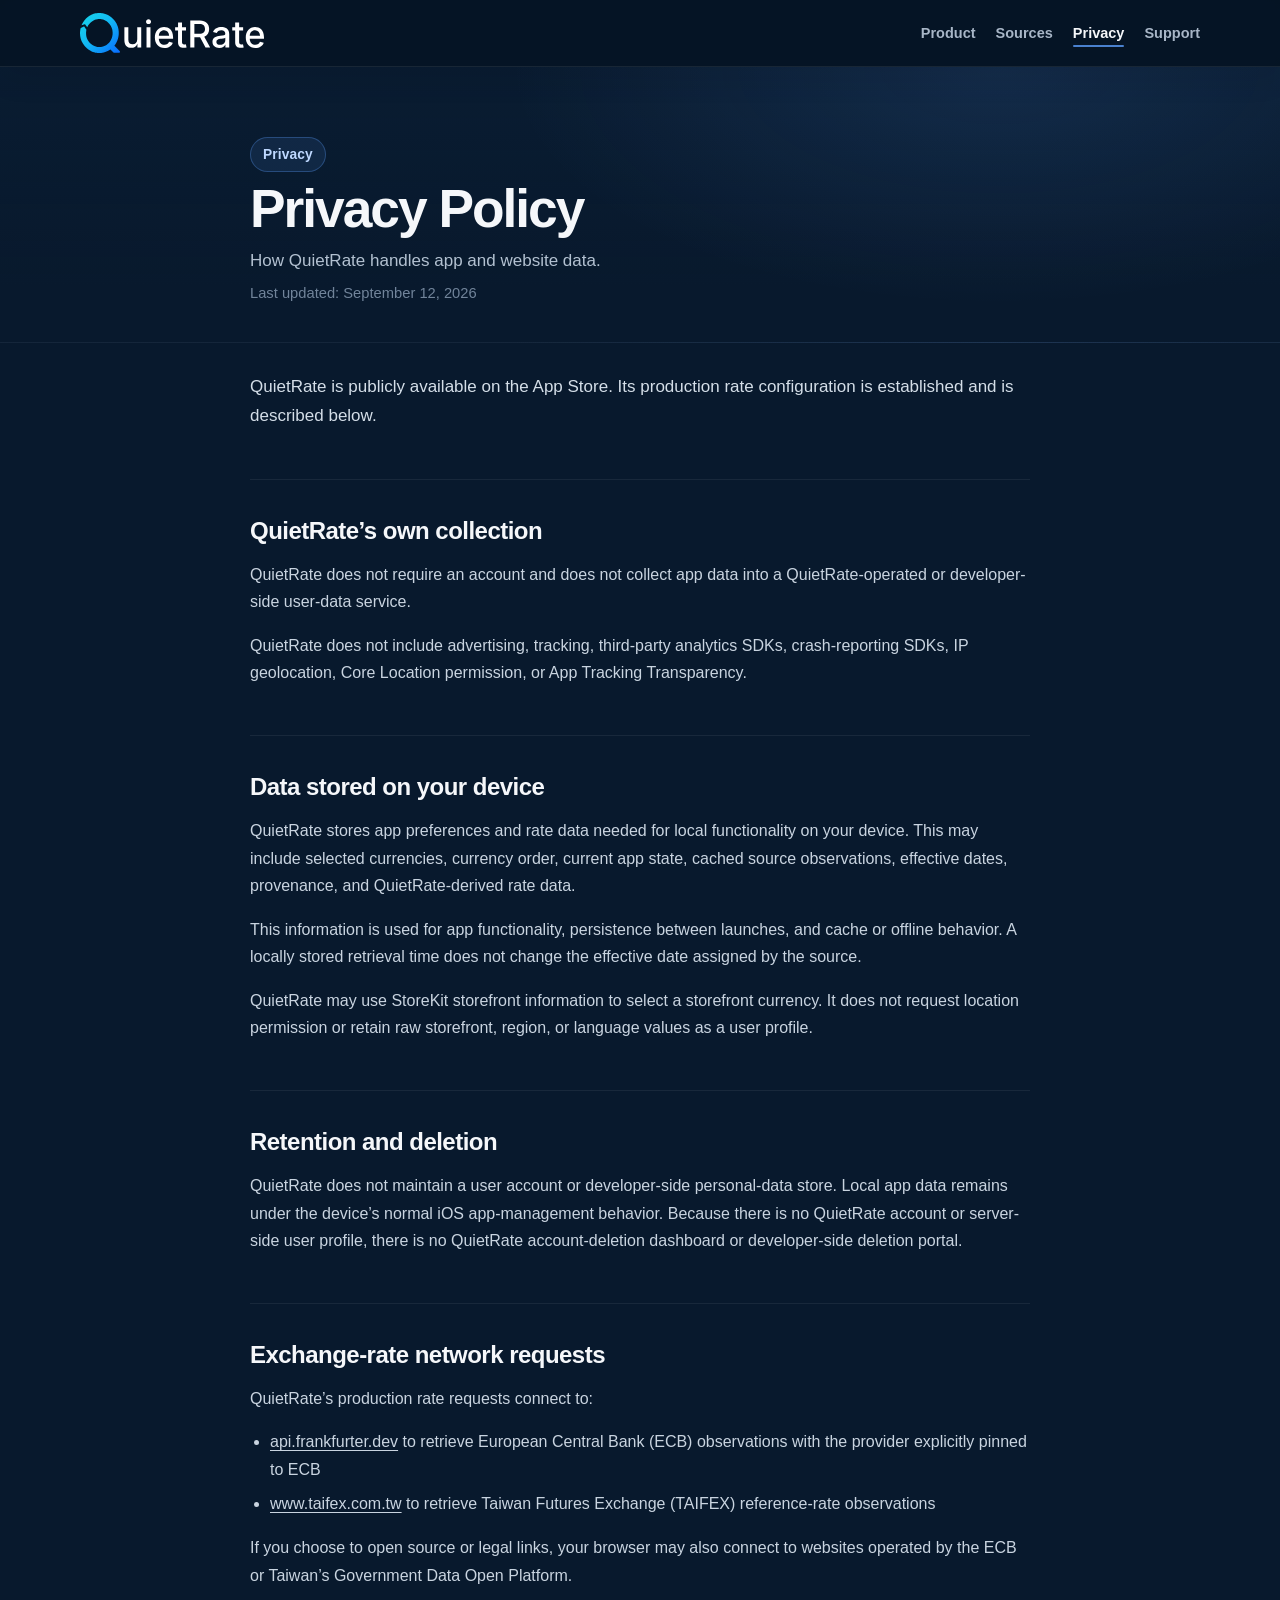
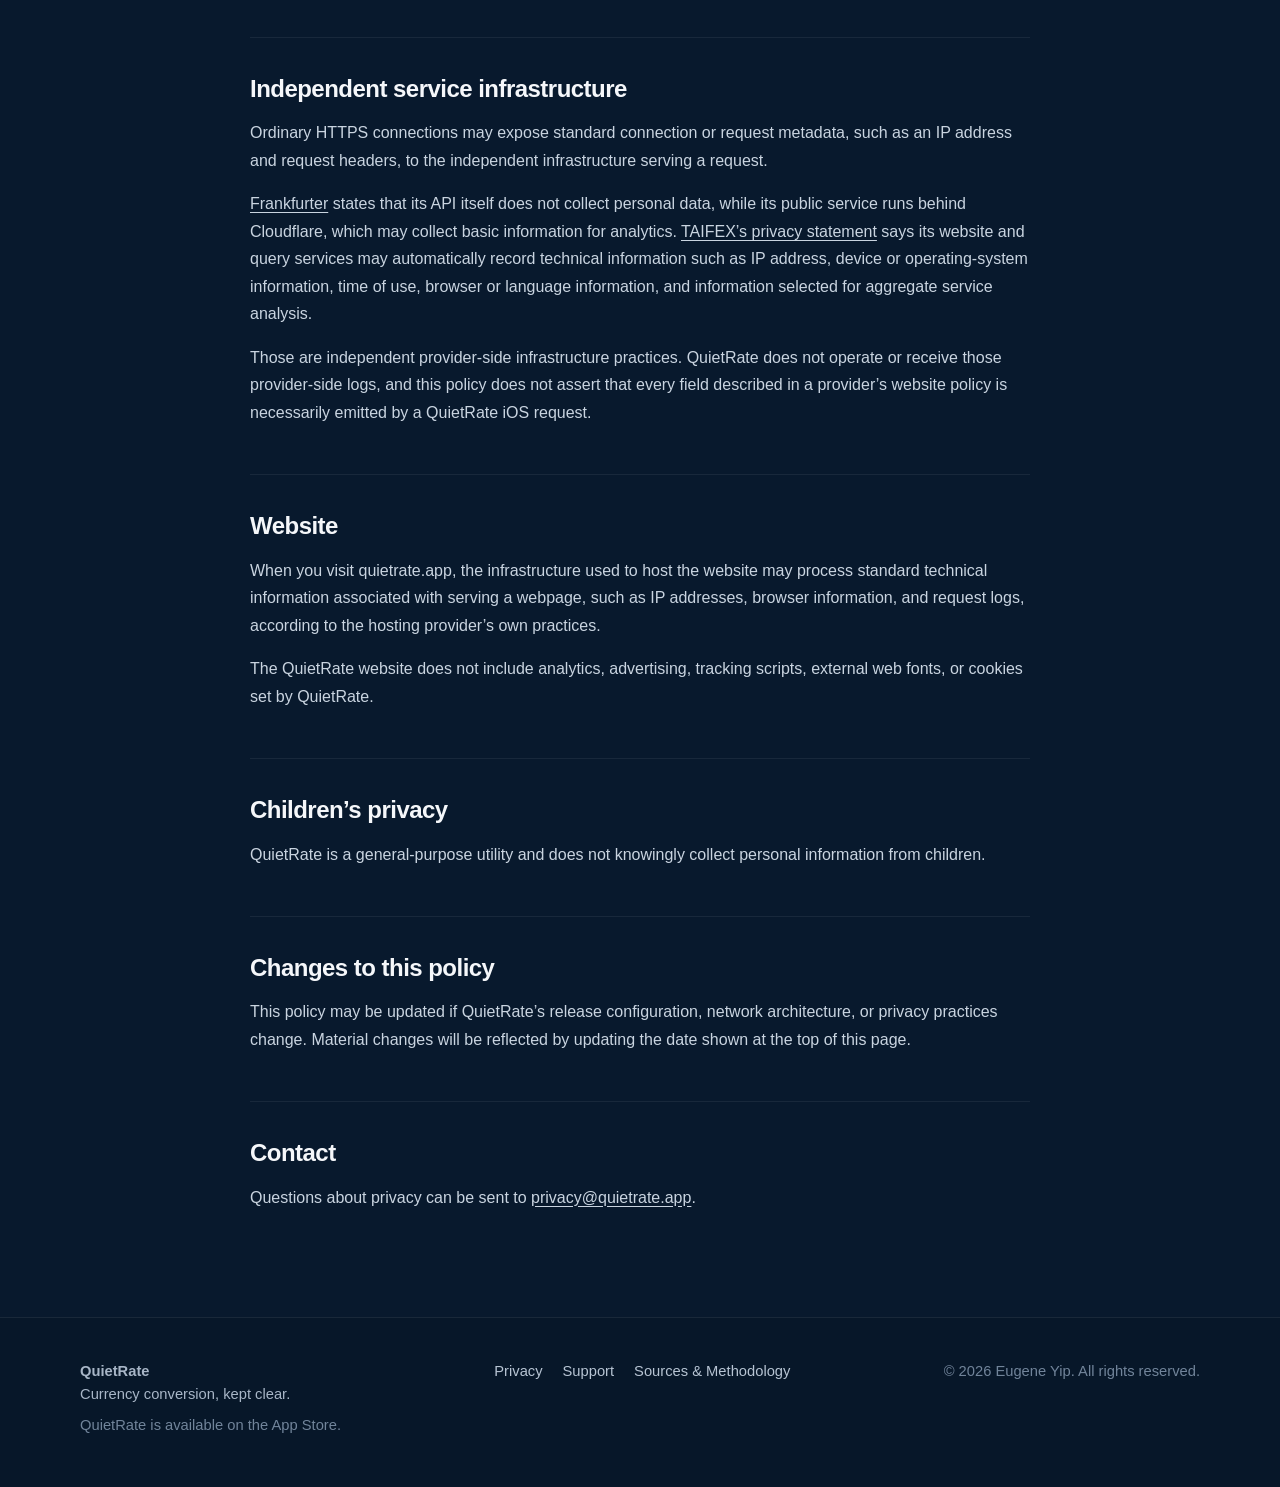
==== commit 14822a53: "De-version QuietRate privacy wording" ====
--- a/privacy/index.html
+++ b/privacy/index.html
@@ -4,13 +4,13 @@
   <meta charset="utf-8">
   <meta name="viewport" content="width=device-width, initial-scale=1">
   <title>Privacy Policy — QuietRate</title>
-  <meta name="description" content="Privacy information for QuietRate 1.0.">
+  <meta name="description" content="Privacy information for QuietRate.">
   <meta name="theme-color" content="#08192D">
   <meta name="color-scheme" content="dark">
   <link rel="canonical" href="https://quietrate.app/privacy/">
   <meta property="og:type" content="website">
   <meta property="og:title" content="Privacy Policy — QuietRate">
-  <meta property="og:description" content="Privacy information for QuietRate 1.0.">
+  <meta property="og:description" content="Privacy information for QuietRate.">
   <meta property="og:url" content="https://quietrate.app/privacy/">
 <link rel="icon" href="/favicon.svg" type="image/svg+xml">
 <link rel="icon" href="/favicon-48x48.png" type="image/png" sizes="48x48">
@@ -42,16 +42,16 @@
   <div class="wrap">
     <span class="eyebrow">Privacy</span>
     <h1>Privacy Policy</h1>
-    <p>How QuietRate 1.0 handles app and website data.</p>
-    <span class="meta-note">Last updated: September 11, 2026</span>
+    <p>How QuietRate handles app and website data.</p>
+    <span class="meta-note">Last updated: September 12, 2026</span>
   </div>
 </section>
 <section class="wrap prose">
-  <p>QuietRate 1.0 is publicly available on the App Store. Its V1 production rate configuration is established and is described below.</p>
+  <p>QuietRate is publicly available on the App Store. Its production rate configuration is established and is described below.</p>
 
   <h2>QuietRate’s own collection</h2>
   <p>QuietRate does not require an account and does not collect app data into a QuietRate-operated or developer-side user-data service.</p>
-  <p>V1 does not include advertising, tracking, third-party analytics SDKs, crash-reporting SDKs, IP geolocation, Core Location permission, or App Tracking Transparency.</p>
+  <p>QuietRate does not include advertising, tracking, third-party analytics SDKs, crash-reporting SDKs, IP geolocation, Core Location permission, or App Tracking Transparency.</p>
 
   <h2>Data stored on your device</h2>
   <p>QuietRate stores app preferences and rate data needed for local functionality on your device. This may include selected currencies, currency order, current app state, cached source observations, effective dates, provenance, and QuietRate-derived rate data.</p>
@@ -62,7 +62,7 @@
   <p>QuietRate does not maintain a user account or developer-side personal-data store. Local app data remains under the device’s normal iOS app-management behavior. Because there is no QuietRate account or server-side user profile, there is no QuietRate account-deletion dashboard or developer-side deletion portal.</p>
 
   <h2>Exchange-rate network requests</h2>
-  <p>QuietRate’s V1 production rate requests connect to:</p>
+  <p>QuietRate’s production rate requests connect to:</p>
   <ul>
     <li><a href="https://api.frankfurter.dev">api.frankfurter.dev</a> to retrieve European Central Bank (ECB) observations with the provider explicitly pinned to ECB</li>
     <li><a href="https://www.taifex.com.tw">www.taifex.com.tw</a> to retrieve Taiwan Futures Exchange (TAIFEX) reference-rate observations</li>
@@ -95,7 +95,7 @@
     <div>
       <strong>QuietRate</strong><br>
       Currency conversion, kept clear.<br>
-      <span class="meta-note">QuietRate 1.0 is available on the App Store.</span>
+      <span class="meta-note">QuietRate is available on the App Store.</span>
     </div>
     <div class="footer-links" aria-label="Footer">
       <a href="/privacy/">Privacy</a>
@@ -107,4 +107,4 @@
 </footer>
 
 </body>
-</html>
+</html>
--- a/assets/styles.css
+++ b/assets/styles.css
@@ -16,13 +16,17 @@
   --reading: 780px;
   --radius-lg: 24px;
   --radius-md: 18px;
-  --shadow: 0 20px 60px rgba(0,0,0,.20);
+  --shadow: 0 24px 72px rgba(0,0,0,.18);
+  --shadow-accent: 0 18px 50px rgba(27,91,170,.14);
 }
 
 * { box-sizing: border-box; }
 html { scroll-behavior: smooth; background: var(--bg); }
 body {
+  min-height: 100vh;
   margin: 0;
+  display: flex;
+  flex-direction: column;
   font-family: -apple-system, BlinkMacSystemFont, "SF Pro Text", "SF Pro Display", "Helvetica Neue", Arial, sans-serif;
   background: var(--bg);
   color: var(--text);
@@ -30,6 +34,7 @@
   -webkit-font-smoothing: antialiased;
   text-rendering: optimizeLegibility;
 }
+main { flex: 1 0 auto; }
 a { color: inherit; text-underline-offset: .18em; }
 a:hover { color: #fff; }
 a:focus-visible {
@@ -56,10 +61,11 @@
   position: sticky;
   top: 0;
   z-index: 20;
-  backdrop-filter: saturate(150%) blur(16px);
-  -webkit-backdrop-filter: saturate(150%) blur(16px);
-  background: rgba(8,25,45,.78);
-  border-bottom: 1px solid var(--border);
+  backdrop-filter: saturate(150%) blur(18px);
+  -webkit-backdrop-filter: saturate(150%) blur(18px);
+  background: rgba(6,20,36,.86);
+  border-bottom: 1px solid rgba(255,255,255,.075);
+  box-shadow: 0 10px 32px rgba(0,0,0,.08);
 }
 .nav {
   min-height: 66px;
@@ -90,20 +96,37 @@
   font-size: 14.5px;
   font-weight: 550;
 }
-.nav-links a { text-decoration: none; padding: 10px 0; }
+.nav-links a {
+  position: relative;
+  text-decoration: none;
+  padding: 10px 0;
+}
 .nav-links a[aria-current="page"] { color: var(--text); }
+.nav-links a[aria-current="page"]::after {
+  content: "";
+  position: absolute;
+  left: 0;
+  right: 0;
+  bottom: 4px;
+  height: 2px;
+  border-radius: 999px;
+  background: rgba(94,160,255,.78);
+}
 
 .hero {
-  padding: 92px 0 70px;
-  background: radial-gradient(900px 460px at 82% 0%, rgba(94,160,255,.12), transparent 72%);
+  padding: 92px 0 68px;
+  border-bottom: 1px solid rgba(255,255,255,.045);
+  background:
+    radial-gradient(760px 420px at 82% 8%, rgba(94,160,255,.155), transparent 70%),
+    linear-gradient(180deg, rgba(17,48,80,.18), rgba(8,25,45,0) 76%);
 }
 .eyebrow {
   display: inline-flex;
   align-items: center;
   min-height: 34px;
   padding: 6px 12px;
-  border: 1px solid rgba(94,160,255,.25);
-  background: var(--accent-soft);
+  border: 1px solid rgba(94,160,255,.30);
+  background: rgba(94,160,255,.10);
   border-radius: 999px;
   color: #BED8FF;
   font-size: .86rem;
@@ -118,9 +141,10 @@
   letter-spacing: -.047em;
   font-weight: 760;
 }
+.hero-title span { display: inline; }
 .hero .lede {
   max-width: 650px;
-  color: var(--muted);
+  color: #B4C2D2;
   font-size: 20px;
   line-height: 1.52;
   margin: 0;
@@ -128,37 +152,91 @@
 .actions {
   display: flex;
   flex-wrap: wrap;
-  gap: 12px;
+  align-items: center;
+  gap: 14px;
   margin-top: 28px;
 }
 .button {
   display: inline-flex;
-  min-height: 48px;
+  min-height: 50px;
   align-items: center;
   justify-content: center;
-  padding: 0 18px;
-  border-radius: 14px;
+  padding: 0 20px;
+  border-radius: 13px;
   border: 1px solid var(--border);
   text-decoration: none;
   font-weight: 660;
 }
-.button.primary { background: var(--accent); color: #04111F; border-color: transparent; }
-.button.secondary { background: rgba(255,255,255,.04); color: var(--text); }
+.button.primary {
+  background: linear-gradient(180deg, #72B2FF, var(--accent));
+  color: #04111F;
+  border-color: transparent;
+  box-shadow: var(--shadow-accent), inset 0 1px 0 rgba(255,255,255,.25);
+}
+.button.secondary {
+  background: rgba(255,255,255,.035);
+  color: var(--text);
+  border-color: rgba(255,255,255,.12);
+}
+.hero .button.primary {
+  min-height: 56px;
+  padding: 0 26px;
+  border: 1px solid rgba(213,232,255,.30);
+  border-radius: 14px;
+  background: linear-gradient(180deg, #82BBFF 0%, #67A8FF 48%, #579AF7 100%);
+  font-weight: 720;
+  letter-spacing: -.005em;
+  box-shadow:
+    0 14px 34px rgba(31,105,195,.24),
+    0 2px 5px rgba(0,0,0,.18),
+    inset 0 1px 0 rgba(255,255,255,.42),
+    inset 0 -1px 0 rgba(3,28,59,.16);
+}
+.hero .button.secondary {
+  min-height: 48px;
+}
 
 @media (hover: hover) {
   .button.primary:hover { background: #78B0FF; color: #04111F; }
+  .hero .button.primary:hover {
+    background: linear-gradient(180deg, #8AC0FF 0%, #6EAEFF 50%, #5D9FF8 100%);
+    border-color: rgba(225,239,255,.38);
+    box-shadow:
+      0 16px 38px rgba(31,105,195,.28),
+      0 2px 5px rgba(0,0,0,.18),
+      inset 0 1px 0 rgba(255,255,255,.46),
+      inset 0 -1px 0 rgba(3,28,59,.14);
+  }
   .button.secondary:hover {
     background: rgba(255,255,255,.075);
     border-color: rgba(255,255,255,.16);
     color: var(--text);
   }
 }
+.hero .button.primary:active {
+  background: linear-gradient(180deg, #6EAFFF 0%, #5EA0FF 55%, #5294F0 100%);
+  box-shadow:
+    0 8px 22px rgba(31,105,195,.20),
+    inset 0 1px 0 rgba(255,255,255,.30),
+    inset 0 -1px 0 rgba(3,28,59,.20);
+}
 
 .section { padding: 72px 0; }
 .section + .section { border-top: 1px solid rgba(255,255,255,.05); }
+.feature-section {
+  position: relative;
+  padding: 84px 0 82px;
+  background:
+    radial-gradient(720px 360px at 18% 12%, rgba(94,160,255,.055), transparent 72%),
+    linear-gradient(180deg, rgba(13,39,66,.28), rgba(8,25,45,0) 88%);
+}
+.reference-section {
+  padding: 58px 0 82px;
+  border-top-color: rgba(255,255,255,.045) !important;
+}
 .section-title {
   max-width: 760px;
-  margin-bottom: 30px;
+  margin-bottom: 38px;
 }
 .section-title h2 {
   margin: 0 0 12px;
@@ -169,8 +247,8 @@
 .section-title p { margin: 0; color: var(--muted); font-size: 17px; }
 
 .card {
-  background: linear-gradient(180deg, rgba(255,255,255,.032), rgba(255,255,255,.014));
-  border: 1px solid var(--border);
+  background: linear-gradient(180deg, rgba(255,255,255,.03), rgba(255,255,255,.012));
+  border: 1px solid rgba(255,255,255,.085);
   border-radius: var(--radius-lg);
   padding: 28px;
 }
@@ -179,34 +257,54 @@
 
 .feature-lead-grid {
   display: grid;
-  grid-template-columns: 1.65fr 1fr;
-  gap: 16px;
+  grid-template-columns: 1.62fr 1fr;
+  gap: 18px;
 }
 .feature-lead {
-  min-height: 230px;
+  min-height: 252px;
   display: flex;
   flex-direction: column;
   justify-content: flex-end;
-  padding: 34px;
+  padding: 38px;
+  border-color: rgba(94,160,255,.22);
+  background:
+    radial-gradient(420px 220px at 18% 0%, rgba(94,160,255,.13), transparent 78%),
+    linear-gradient(180deg, rgba(17,48,80,.78), rgba(12,34,58,.58));
+  box-shadow: var(--shadow);
 }
 .feature-lead h3 {
   max-width: 360px;
-  font-size: 30px;
+  font-size: 32px;
   letter-spacing: -.025em;
 }
-.feature-lead p { max-width: 560px; font-size: 17px; }
+.feature-lead p { max-width: 560px; font-size: 17px; color: #B9C7D7; }
+.feature-supporting {
+  display: flex;
+  flex-direction: column;
+  justify-content: flex-end;
+  padding: 32px;
+  background: linear-gradient(180deg, rgba(255,255,255,.04), rgba(255,255,255,.014));
+  border-color: rgba(255,255,255,.105);
+}
 .feature-context-grid {
   display: grid;
   grid-template-columns: 1fr 1fr;
-  gap: 16px;
-  margin-top: 16px;
+  gap: 30px;
+  margin-top: 38px;
+}
+.feature-context-grid .card {
+  padding: 23px 4px 0;
+  border: 0;
+  border-top: 1px solid rgba(255,255,255,.11);
+  border-radius: 0;
+  background: transparent;
 }
 .feature-principles {
   display: grid;
   grid-template-columns: 1fr 1fr;
-  margin-top: 18px;
-  border-top: 1px solid var(--border);
-  border-bottom: 1px solid var(--border);
+  margin-top: 38px;
+  border-top: 1px solid rgba(255,255,255,.09);
+  border-bottom: 1px solid rgba(255,255,255,.09);
 }
 .feature-principle { padding: 26px 28px 26px 0; }
 .feature-principle + .feature-principle {
@@ -219,23 +317,32 @@
 .notice {
   display: grid;
   gap: 8px;
-  padding: 28px;
-  border-radius: var(--radius-lg);
-  border: 1px solid rgba(242,169,74,.28);
-  background: rgba(242,169,74,.06);
+  padding: 22px 24px;
+  border: 0;
+  border-left: 2px solid rgba(242,169,74,.62);
+  border-radius: 0 16px 16px 0;
+  background: linear-gradient(90deg, rgba(242,169,74,.075), rgba(242,169,74,.025));
 }
 .notice strong { color: #FFD59C; }
 .notice p { margin: 0; color: #D6C2A7; }
 .notice.source-summary {
-  border-color: rgba(94,160,255,.26);
-  background: rgba(94,160,255,.075);
+  padding: 30px;
+  border: 1px solid rgba(94,160,255,.20);
+  border-radius: 22px;
+  background:
+    radial-gradient(520px 220px at 12% 0%, rgba(94,160,255,.11), transparent 78%),
+    rgba(12,35,59,.72);
+  box-shadow: 0 22px 64px rgba(0,0,0,.14);
 }
 .notice.source-summary > strong { color: #BED8FF; }
 .notice.source-summary > p { color: #C9D8E8; }
 
 .page-hero {
-  padding: 64px 0 30px;
-  background: radial-gradient(900px 460px at 82% 0%, rgba(94,160,255,.10), transparent 72%);
+  padding: 70px 0 36px;
+  border-bottom: 1px solid rgba(255,255,255,.045);
+  background:
+    radial-gradient(680px 330px at 78% 0%, rgba(94,160,255,.12), transparent 72%),
+    linear-gradient(180deg, rgba(15,43,72,.16), rgba(8,25,45,0) 80%);
 }
 .page-hero .wrap { max-width: var(--reading); }
 .page-hero-wide .wrap { max-width: var(--page); }
@@ -249,27 +356,39 @@
 .page-hero p {
   max-width: 640px;
   margin: 0;
-  color: var(--muted);
+  color: #B3C1D1;
   font-size: 17px;
-  line-height: 1.52;
+  line-height: 1.55;
 }
 
 .prose {
   max-width: var(--reading);
-  padding-bottom: 76px;
+  padding-top: 30px;
+  padding-bottom: 90px;
 }
 .prose-wide { max-width: var(--page); }
 .prose h2 {
-  margin: 46px 0 10px;
-  font-size: 1.45rem;
-  letter-spacing: -.02em;
+  margin: 48px 0 12px;
+  font-size: 1.5rem;
+  line-height: 1.22;
+  letter-spacing: -.022em;
+}
+.prose > h2 {
+  padding-top: 36px;
+  border-top: 1px solid rgba(255,255,255,.065);
 }
 .prose p, .prose li {
-  color: #C9D3DE;
-  line-height: 1.65;
+  color: #C9D4E0;
+  line-height: 1.72;
+}
+.prose > p:first-child {
+  margin-top: 0;
+  color: #D4DEE8;
+  font-size: 17px;
+  line-height: 1.7;
 }
 .prose ul { padding-left: 1.25rem; }
-.prose li + li { margin-top: 4px; }
+.prose li + li { margin-top: 7px; }
 .prose code {
   background: rgba(255,255,255,.06);
   border: 1px solid var(--border);
@@ -304,10 +423,11 @@
 }
 .source-model-card {
   min-width: 0;
-  padding: 20px;
-  border: 1px solid rgba(255,255,255,.10);
+  padding: 22px;
+  border: 1px solid rgba(255,255,255,.085);
   border-radius: var(--radius-md);
-  background: rgba(255,255,255,.022);
+  background: rgba(3,17,31,.26);
+  box-shadow: inset 0 1px 0 rgba(255,255,255,.018);
 }
 .source-model-card h3 {
   margin: 0 0 6px;
@@ -322,7 +442,8 @@
   margin-top: 12px;
   padding: 11px 12px;
   border-radius: 12px;
-  background: rgba(94,160,255,.075);
+  border: 1px solid rgba(94,160,255,.10);
+  background: rgba(94,160,255,.065);
   color: #BFD6EF;
   font-size: 12.5px;
   line-height: 1.5;
@@ -331,33 +452,42 @@
 .source-model-flow {
   position: relative;
   width: 100%;
-  height: 32px;
+  height: 46px;
+  background:
+    linear-gradient(rgba(94,160,255,.38), rgba(94,160,255,.38)) 25% 0 / 1px 10px no-repeat,
+    linear-gradient(rgba(94,160,255,.38), rgba(94,160,255,.38)) 75% 0 / 1px 10px no-repeat,
+    linear-gradient(90deg, rgba(94,160,255,.22), rgba(94,160,255,.50), rgba(94,160,255,.22)) center 9px / 50% 1px no-repeat,
+    linear-gradient(rgba(94,160,255,.50), rgba(94,160,255,.50)) center 9px / 1px 27px no-repeat;
 }
 .source-model-flow::before {
   content: "";
   position: absolute;
-  left: 50%;
-  top: 7px;
-  width: 1px;
-  height: 18px;
-  background: rgba(94,160,255,.42);
+  left: calc(50% - 3px);
+  top: 6px;
+  width: 6px;
+  height: 6px;
+  border: 1px solid rgba(137,188,255,.62);
+  border-radius: 50%;
+  background: #0B2138;
+  box-shadow: 0 0 0 3px rgba(94,160,255,.045);
 }
 .source-model-flow::after {
   content: "";
   position: absolute;
   left: calc(50% - 4px);
-  top: 21px;
-  width: 7px;
-  height: 7px;
-  border-right: 1px solid rgba(94,160,255,.55);
-  border-bottom: 1px solid rgba(94,160,255,.55);
+  top: 31px;
+  width: 8px;
+  height: 8px;
+  border-right: 1px solid rgba(137,188,255,.70);
+  border-bottom: 1px solid rgba(137,188,255,.70);
   transform: rotate(45deg);
 }
 .source-derived {
   padding: 20px 22px;
   border: 1px solid rgba(94,160,255,.28);
   border-radius: 20px;
-  background: rgba(94,160,255,.075);
+  background: linear-gradient(180deg, rgba(94,160,255,.105), rgba(94,160,255,.06));
+  box-shadow: inset 0 1px 0 rgba(255,255,255,.03);
   text-align: center;
 }
 .source-derived h3 { margin: 0 0 6px; color: var(--text); font-size: 20px; }
@@ -378,8 +508,9 @@
 .support-task-grid {
   display: grid;
   grid-template-columns: .8fr 1.2fr;
-  gap: 18px;
-  padding-top: 20px;
+  gap: 20px;
+  padding-top: 0;
+  align-items: start;
 }
 .support-contact,
 .support-report {
@@ -387,13 +518,16 @@
 }
 .support-contact {
   padding: 30px;
-  border: 1px solid rgba(94,160,255,.25);
-  background: rgba(94,160,255,.07);
+  border: 1px solid rgba(94,160,255,.23);
+  background:
+    radial-gradient(320px 180px at 15% 0%, rgba(94,160,255,.12), transparent 78%),
+    rgba(13,38,64,.72);
+  box-shadow: var(--shadow-accent);
 }
 .support-report {
   padding: 28px;
   border: 1px solid var(--border);
-  background: linear-gradient(180deg, rgba(255,255,255,.032), rgba(255,255,255,.014));
+  background: linear-gradient(180deg, rgba(255,255,255,.03), rgba(255,255,255,.012));
 }
 .support-task-grid h2 {
   margin: 0 0 10px;
@@ -417,9 +551,10 @@
   margin-top: 0;
   padding: 0 18px;
   border-radius: 14px;
-  background: var(--accent);
+  background: linear-gradient(180deg, #72B2FF, var(--accent));
   color: #04111F;
   font-weight: 700;
+  box-shadow: var(--shadow-accent), inset 0 1px 0 rgba(255,255,255,.22);
   text-decoration: none;
 }
 .support-email-action:hover { color: #04111F; }
@@ -434,8 +569,8 @@
 .support-secondary {
   display: grid;
   grid-template-columns: 1fr 1fr;
-  gap: 36px;
-  margin-top: 36px;
+  gap: 48px;
+  margin-top: 42px;
   padding-top: 28px;
   border-top: 1px solid var(--border);
 }
@@ -443,19 +578,24 @@
 .support-secondary p { margin: 0 0 8px; }
 
 .site-footer {
-  border-top: 1px solid var(--border);
-  padding: 36px 0 44px;
+  margin-top: auto;
+  border-top: 1px solid rgba(255,255,255,.075);
+  padding: 42px 0 50px;
+  background: rgba(3,14,27,.18);
   color: var(--muted);
   font-size: .92rem;
 }
 .footer-row {
   display: flex;
+  align-items: flex-start;
   justify-content: space-between;
-  gap: 24px;
+  gap: 28px;
   flex-wrap: wrap;
 }
-.footer-links { display: flex; flex-wrap: wrap; gap: 14px 18px; }
-.footer-links a { text-decoration: none; }
+.footer-row > div:first-child { max-width: 320px; }
+.footer-row > div:last-child { color: var(--subtle); }
+.footer-links { display: flex; flex-wrap: wrap; gap: 14px 20px; }
+.footer-links a { color: #B7C4D3; text-decoration: none; }
 
 @media (max-width: 1280px) {
   .hero h1 { max-width: 790px; }
@@ -464,6 +604,7 @@
 
 @media (max-width: 1100px) {
   .brand img { width: 176px; }
+  .hero-title span { display: block; }
   .hero { padding: 84px 0 64px; }
   .hero h1 { max-width: 720px; }
   .hero .lede { max-width: 620px; font-size: 19px; }
@@ -481,6 +622,8 @@
   .hero .lede { max-width: 590px; font-size: 18px; }
   .actions { margin-top: 26px; }
   .section { padding: 60px 0; }
+  .feature-section { padding: 72px 0 70px; }
+  .reference-section { padding: 52px 0 70px; }
   .section-title h2 { font-size: 35px; }
   .feature-lead-grid { grid-template-columns: 1.3fr 1fr; }
   .page-hero { padding: 56px 0 27px; }
@@ -521,15 +664,25 @@
   .support-secondary {
     grid-template-columns: 1fr;
   }
-  .feature-lead { min-height: auto; padding: 26px; }
+  .feature-lead { min-height: auto; padding: 28px; }
+  .feature-supporting { padding: 26px; }
+  .feature-context-grid { gap: 22px; margin-top: 28px; }
+  .feature-context-grid .card { padding: 22px 0 0; }
+  .feature-principles { margin-top: 30px; }
   .feature-principle,
   .feature-principle + .feature-principle { padding: 24px 0; border-left: 0; }
   .feature-principle + .feature-principle { border-top: 1px solid var(--border); }
   .definition-grid { grid-template-columns: 1fr; gap: 2px; }
   .definition-grid dd { margin-bottom: 12px; }
-  .source-model-flow { height: 28px; }
+  .source-model-flow {
+    height: 38px;
+    background: linear-gradient(rgba(94,160,255,.48), rgba(94,160,255,.48)) center top / 1px 29px no-repeat;
+  }
+  .source-model-flow::before { top: 0; }
+  .source-model-flow::after { top: 24px; }
   .support-contact,
   .support-report { padding: 24px; }
+  .notice.source-summary { padding: 24px; }
   .support-secondary { gap: 24px; }
 }
 
@@ -542,12 +695,21 @@
     letter-spacing: -.042em;
   }
   .hero .lede { max-width: 100%; font-size: 17px; line-height: 1.5; }
-  .actions { margin-top: 23px; }
+  .actions {
+    display: grid;
+    grid-template-columns: 1fr;
+    margin-top: 23px;
+  }
+  .hero .actions .button { width: 100%; }
   .section { padding: 50px 0; }
+  .feature-section { padding: 58px 0 56px; }
+  .reference-section { padding: 44px 0 58px; }
   .section-title h2 { font-size: 31px; }
   .section-title p { font-size: 16px; }
   .feature-lead h3 { font-size: 26px; }
-  .page-hero { padding: 46px 0 23px; }
+  .page-hero { padding: 48px 0 26px; }
+  .prose { padding-top: 24px; padding-bottom: 70px; }
+  .prose > h2 { padding-top: 30px; }
   .page-hero h1 {
     max-width: 100%;
     margin: 9px 0 10px;
